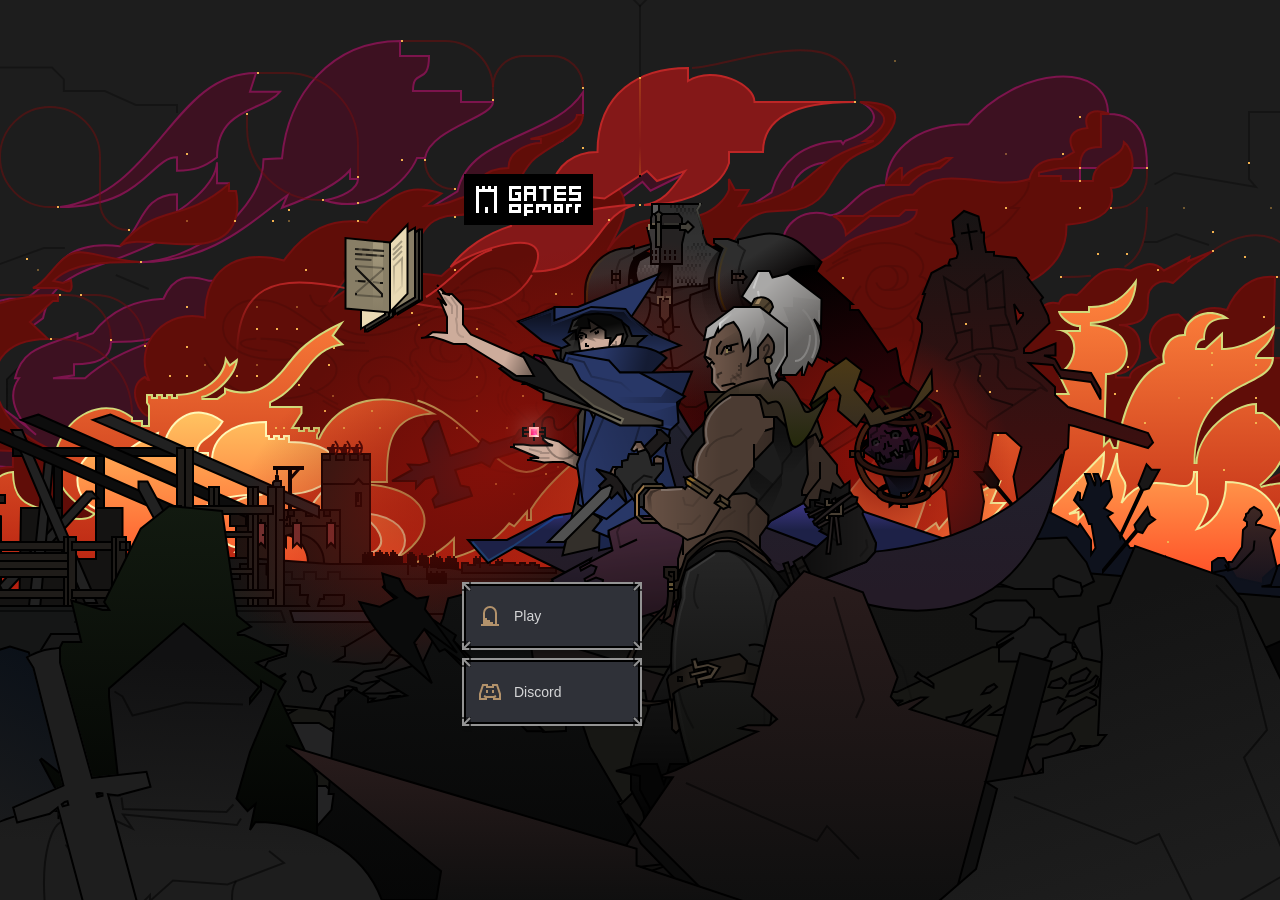
==== game.html @ e222efe6 "1" ====
<!DOCTYPE html>
<html 
    lang="en"
    xmlns="http://www.w3.org/1999/xhtml"
    xmlns:og="http://ogp.me/ns#"
    xmlns:fb="https://www.facebook.com/2008/fbml"
>
<head>
    <meta charset="UTF-8">
    <title>Gates Of Morr</title>
    
    <!-- Share link preview -->
    <meta property="og:title" content="Gates Of Morr" />
    <meta property="og:type" content="website" />
    <meta property="og:url" content="https://www.gatesofmorr.com" />
    <meta property="og:image:url" content="https://www.gatesofmorr.com/img/share-image.png" />
    <meta property="og:image:type" content="image/png" >
    <meta property="og:image:width" content="1200" >
    <meta property="og:image:height" content="1200" >

    <!-- Descriptions -->
    <meta property="og:description" content="A free web rougelike with unique dice based combat system, many interesting items and map events." />
    <meta name="description" content="A free web rougelike with unique dice based combat system, many interesting items and map events.">

    <meta name="viewport" content="width=device-width, initial-scale=1">
    
    <!-- CSS -->
    <link rel="stylesheet" href="./css/reset.css">
    <link rel="stylesheet" href="./css/variables.css">
    <link rel="stylesheet" href="./css/main.css">
    <link rel="stylesheet" href="./css/page-specific.css">


    <!-- Mono -->
    <link rel="preconnect" href="https://fonts.googleapis.com">
    <link rel="preconnect" href="https://fonts.gstatic.com" crossorigin>
    <link href="https://fonts.googleapis.com/css2?family=JetBrains+Mono&display=swap" rel="stylesheet">

    <!-- Grenze -->
    <link rel="preconnect" href="https://fonts.googleapis.com">
    <link rel="preconnect" href="https://fonts.gstatic.com" crossorigin>
    <link href="https://fonts.googleapis.com/css2?family=Grenze:wght@300;400;600;700&display=swap" rel="stylesheet">

    <!-- "UnifrakturMaguntia" 'UnifrakturCook' -->
    <link href="https://fonts.googleapis.com/css2?family=UnifrakturCook:wght@700&family=UnifrakturMaguntia&display=swap" rel="stylesheet">


    <!-- Favicon -->
    <link rel="apple-touch-icon"      sizes="180x180"    href="./favicon/apple-touch-icon.png">
    <link rel="icon" type="image/png" sizes="32x32"      href="./favicon/favicon-32x32.png">
    <link rel="icon" type="image/png" sizes="16x16"      href="./favicon/favicon-16x16.png">
    <link rel="manifest"                                 href="./favicon/site.webmanifest">
    <link rel="mask-icon"                                href="./favicon/safari-pinned-tab.svg" color="#5bbad5">
    <meta name="msapplication-TileColor" content="#da532c">
    <meta name="theme-color" content="#ffffff">
</head>

<!-- Google tag (gtag.js) -->
<script async src="https://www.googletagmanager.com/gtag/js?id=G-706KLCDSBD"></script>
<script>
    window.dataLayer = window.dataLayer || [];
    function gtag(){dataLayer.push(arguments);}
    gtag('js', new Date());
    
    gtag('config', 'G-706KLCDSBD');
</script>

<body>
<!-- State screen -->
    <div id="state-screen" class="modal state-screen background-key">
        <div class="modal-container main-screen-container">

            <img class="logo" src="./img/bg/logo.svg">
    
            <div class="btn-container">
                <button class="btn-ico-txt btn-frame" style="width: 176px;" onclick="playerClassSelection()"> <img src="./img/ico/leave.svg">Play</button>
                <a href="https://discord.gg/AT8KdVbcVT" target="_blank" style="text-decoration: none;">
                    <button class="btn-ico-txt btn-frame" style="width: 176px;" ><img src="./img/ico/discord.svg">Discord</button>
                </a>
            </div>

        </div>
    </div>

<!-- Map -->
    <div id="map" class="hide"> 

        <!-- Tab section -->
        <div id="map-tabs" class="tab-container external-tabs btn-frame" onclick="screen('character')">
            <!-- Exp bar -->
            <div class="lvl-indicator mono-m">1</div>
            <div class="exp-bar">
                <div class="exp-progress" style="width: 0%;"></div>
                <div class="spacer-bar">
                    <div></div>
                    <div></div>
                    <div></div>
                    <div></div>
                    <div></div>
                    <div></div>
                    <div></div>
                    <div></div>
                    <div></div>
                </div>
            </div>

            <!-- Stat indicator -->
            <div id="stat-indicator">
                
                <!-- Food -->
                <div>
                    <img src='./img/ico/food.svg'>
                    <p id='pl-food' class="mono-m"></p>
                </div>

                <!-- Power -->
                <div>
                    <img src='./img/ico/power.svg'>
                    <p id='pl-power' class="mono-m"></p>
                </div>
        
                <!-- Life -->
                <div>
                    <img src='./img/ico/life.svg'>
                    <p id='pl-life' class="mono-m"></p>
                </div>

                <!-- Coins -->
                <div>
                    <img src='./img/ico/coin-sm.svg'>
                    <p id='pl-coins' class="mono-m"></p>
                </div>

                
            </div>

            <button id="map-character-btn" class="tab">
                <img src="./img/ico/Character.svg">
                Character
            </button>
        </div>

        <div id="map-frame" class="map-frame">
            <div id="map-container"></div>
        </div>
    </div>

<!-- CHARACTER SCREEN -->   
        <!-- Tabs -->
        <div id="character-tabs" class="tab-container external-tabs row hide btn-frame">
            
            <button id="map-btn" class="tab" onclick="screen('map')">
                <img src="./img/ico/map.svg">
                Map
            </button>

            <button id="character-btn" class="tab" onclick="screen('character')">
                <img src="./img/ico/character.svg">
                Character
            </button>

            <button  id="inventory-btn" class="tab" onclick="screen('inventory')">
                <img src="./img/ico/inventory.svg">
                Inventory
            </button>

            <button id="tree-btn" class="tab" onclick="screen('tree')">
                <img src="./img/ico/tree.svg">
                Tree
            </button>
        </div>

        <!-- 1. Character -->
            <div id="character" class="screen hide">
                <!-- Page contetn -->
                <div class="modal-container">
                    <div id='character-content' class="column">
                        
                        <h2>Character</h2>
                    
                        <!-- Character stats -->
                        <div id="stat-block" class = "body-14 stat-block"></div>

                        <!-- Actions -->
                        <div class ="column" style="gap:8px; align-items:flex-start;">
                            <p class="body-14 italic">Combat actions from equipment</p>
                            <div id="action-list"></div>
                        </div>

                        <!-- Passives -->
                        <div class ="column" style="gap:8px; align-items:flex-start;">
                            <p class="body-14 italic">Passives from equipment</p>
                            <div id="passive-list"></div>
                        </div>
                        
                        <button class="btn-frame" onclick="localStorage.clear(), location.reload();">Start new run</button>
                    </div>
                </div>
            </div>
        <!-- 2. Inventory -->
            <div id="inventory" class="screen hide">
                <div class="modal-container">
                    <div id="inventory-tab-extension" class=" tab-extension body-14"></div>


                    <h2>Inventory</h2>
                    <div id="inventory-list" class="item-list"></div>
                </div>
            </div>
        <!-- 3. Tree -->
            <div id="tree"      class="dragscroll screen hide">
                <div id="tree-tab-extension" class=" tab-extension body-14"></div>

                <!-- Extensions -->
                <div id="tree-node-popup" class="body-12 hide" onclick="el('tree-node-popup').classList.add('hide')">
                </div>

                <div id="skill-tree" class=""></div>
            </div>

<!-- Combat -->
    <div id="combat" class="screen hide">
        <!-- Game info -->
        <p id="log"></p>

        
        <!-- Combat guide -->
        <button 
            onclick="el('combat-guide-page').classList.toggle('hide')" 
            style="
                z-index: 1;
                background-color: var(--w);
                position: fixed;
                top: 0px;
                left: 0px;
            "
        >

            <img src="./img/ico/info.svg" alt="">

        </button>

        <div id="combat-guide-page" class="modal body-14" style="background-color: var(--b80);">
            <div class="modal-container">

                <h2>Combat guide</h2>
                <br>

                <div>
                    <div class="stat">
                        <img src="./img/ico/dice.svg" alt="">
                        <p>4/6</p>
                    </div>
                    <h3>Dice roll (4) / Dice size (d6)</h3>
                    <p>At the start of each turn you and enemy roll dice that affects your actions.</p>
                </div>
                <br>

                <div>
                    <img src="./img/ico/power.svg" alt="">
                    <h3>Power</h3>
                    <p>Modifies certain actions. For example power may increases attack damage or block value.</p>
                </div>
                <br>

                <div>
                    <img src="./img/ico/def.svg" alt="">
                    <h3>Defence</h3>
                    <p>Reduces incoming damage. On hit target looses 1 point of defence.</p>
                </div>

                <button 
                    class="btn-ico-txt btn-frame" 
                    onclick="el('combat-guide-page').classList.toggle('hide')"
                    style="
                        position: fixed;
                        bottom: 24px;
                        width: 120px;
                    "
                >
                    <img src="./img/ico/tab-hide.svg" alt="">
                    Hide
                </button>
            </div>
        </div>

        <!-- Units images -->
        <div class="column grow units-container">
            <img id="combat-bg" class="bg-cover" src="./img/bg/combat-2.svg" alt="">

            <div class="row" style="align-items: stretch; flex-grow: 1;">

                <!-- Player -->
                <div class="column">
                    <div class="imgcont">
                        <div id="player-sprite"></div>

                        <!-- Player stat section --> 
                        <div class="stat-group">
                            <div class="stat">
                                <img id="p-dice-icon" src="./img/ico/dice.svg">
                                <div id="p-dice"></div>
                                <div id="p-diceChange" class="floater"></div>
                                <div id="p-rollChange" class="floater"></div>
                            </div>
                            <div class="stat">
                                <img id="p-life-icon" src="./img/ico/life.svg">
                                <div id="p-life"></div>
                                <div id="p-lifeChange" class="floater"></div>
                            </div>
                            <div class="stat">
                                <img src="./img/ico/power.svg">
                                <div id="p-power"></div>
                                <div id="p-powerChange" class="floater"></div>
                            </div>
                            <div class="stat">
                                <img src="./img/ico/def.svg">
                                <div id="p-def"></div>
                                <div id="p-defChange" class="floater"></div>
                            </div>
                        </div>

                    </div>
                </div>
        
                <!-- Enemy -->
                <div id="e-img-column" class="column">
                    <div class="imgcont">
                        <div id="enemy-sprite"></div>

                        <!-- UI:Enemy intent indicator -->
                        <div id="intent-indicator">
                            <div id="intent" class="body-14"></div>
                            <svg><polygon points="0,0 12,0 6,6"/></svg>
                        </div>

                        <!-- Enemy stat section -->
                        <div class="stat-group">
                            <div class="stat">
                                <img id="e-dice-icon" src="./img/ico/dice.svg" alt="">
                                <div id="dice"></div>
                                <div id="e-diceChange" class="floater"></div>
                                <div id="e-rollChange" class="floater"></div>
                            </div>
                            <div class="stat">
                                <img id="e-life-icon" src="./img/ico/life.svg" alt="">
                                <div id="life"></div>
                                <div id="e-lifeChange" class="floater"></div>
                            </div>
                            <div class="stat">
                                <img src="./img/ico/power.svg" alt="">
                                <div id="power"></div>
                                <div id="e-powerChange" class="floater"></div>
                            </div>
                            <div class="stat">
                                <img src="./img/ico/def.svg" alt="">
                                <div id="def"></div>
                                <div id="e-defChange" class="floater"></div>
                            </div>
                            <!-- <div id="poison-stat" class="stat hide">
                                <img src="./img/ico/poison.svg" alt="">
                                <div id="e-poison">0</div>
                                <div id="e-poisonChange" class="floater"></div>
                            </div> -->
                        </div>

                    </div>                
                </div>
            </div>
        </div>

        <div id="playerActionContainer" class="actions-container scroll ">
            <div id="cards-row"></div>
        </div>
  
    </div>

<!-- Reward screen -->
    <div id="reward-type-screen" class="screen hide">
        <h2  id="combatEndIndicator">Choose a reward type</h2>
        <button>Experience</button>
        <button>Gold</button>
        <button>Food</button>
        <button onclick="">Item</button>
    </div>
    
    <!-- Item reward -->
    <!-- Tabs -->
    <div id="reward-tabs" class="tab-container btn-frame  external-tabs hide">

        <button id="rw-rewards-btn" class="tab" onclick="screen('reward-screen')">
            <img src="./img/ico/tab-reward.svg">
            Rewards
        </button>

        <button id="rw-inventory-btn" class="tab" onclick="screen('reward-screen-inventory')">
            <img src="./img/ico/inventory.svg">
            Inventory
        </button>
    </div>

    <div id="reward-screen" class="screen hide" >
        <div  id="reward-slide" class="modal-container">
            <h2  id="combatEndIndicator">Victory</h2>
            <p   id="reward-desc" class="body-14"> Pick on of these rewards:</p>

            <!-- Other reward types -->
            <div class="btn-container">
                <button id="exp-reward-btn" class="btn-ico-txt btn-frame" onclick="resolveFlatReward('exp'), syncUi(), screen('map')">Gain 1 experience</button>
                <button id="coins-reward-btn" class="btn-ico-txt btn-frame" onclick="resolveFlatReward('coins'), syncUi(), screen('map')">Coins</button>
                <button id="food-reward-btn" class="btn-ico-txt btn-frame" onclick="resolveFlatReward('food'), syncUi(), screen('map')">Food</button>
            </div>

            <div id="reward-container" class="item-list"></div>
        </div>
    </div>
    <div id="reward-screen-inventory" class="screen hide" >
        <div  id="inventory-slide" class="modal-container">
            <h2>Inventory</h2>
            <p   id="inventorySlideDesc" class="body-14"></p>
            <div id="inventory-ref-container" class=" column"></div>
        </div>
    </div>

<!-- Item modal -->
    <div id="item-modal" class="modal body-14 hide">
        <div id="item-modal-content" class="modal-container "></div>
    </div>

<!-- MERCHANT -->
    <div id="merchant-tabs" class="tab-container btn-frame  external-tabs hide">
        <button class="tab" onclick="screen('map')">
            <img src="./img/ico/leave.svg">
            Leave
        </button>
        <button class="tab" onclick="screen('merchant')">
            <img src="./img/ico/tab-reward.svg">
            Buy
        </button>
        <button class="tab" onclick="screen('merchant-sell')">
            <img src="./img/ico/inventory.svg">
            Sell
        </button>
    </div>

    <div id="merchant" class="screen hide">
        <div id="buy-slide" class="modal-container">
            <h2>Merchant</h2>     
            <p id="merchant-coins-indicator"></p>       
            <div id='merchant-container' class="item-list"></div>
        </div>
    </div>
    <div id="merchant-sell" class="screen hide">
        <div id="sell-slide" class="modal-container">
            <h2>Sell</h2>
            <div id='items-to-sell' class="item-list"></div>
        </div>
    </div>

<!-- BLACKSMITH -->
    <div id="blacksmith-repair" class="screen hide">

        <div id="blacksmith-tabs" class="tab-container btn-frame ">
            <button class="tab" onclick="screen('map')">
                <img src="./img/ico/leave.svg">
                Leave
            </button>
        </div>

        <div id="repair-slide" class="modal-container">
            <h2>Repair items</h2>
            <div id='items-to-repair' class="item-list"></div>
        </div>

    </div>

<!-- ENCHANTER -->
<div id="enchanter" class="screen hide">

    <div id="enchanter-tabs" class="tab-container btn-frame ">
        <button class="tab" onclick="screen('map')">
            <img src="./img/ico/leave.svg">
            Leave
        </button>
    </div>

    <div id="enhance-slide" class="modal-container">
        <h2>Enhance items</h2>           
        <div id='items-to-enhance' class="item-list"></div>
    </div>

</div>

<!-- EVENT SCREEN-->
    <div id="event-screen" class="screen state-screen hide" onclick="screen('map')">
        <div class="modal-container">
            <img id="event-cover" src="" class="illustration">
            <p id="event-desc" class="body-14"></p>
            <p class="body-14 italic b50">Tap to continue</p>
        </div>
    </div>

<!-- CASINO-->
    <div id="casino-screen" class="screen state-screen hide">
        <!-- Tabs -->
        <div class="tab-container btn-frame ">
            <button class="tab" onclick="screen('map'), syncUi()">
                <img src="./img/ico/leave.svg">
                Leave
            </button>
            <button class="tab" onclick="runCasino(3)">
                <img src="./img/ico/coin.svg">
                Bet 3
            </button>
            <button class="tab" onclick="runCasino(6)">
                <img src="./img/ico/coin.svg">
                Bet 6
            </button>
        </div>

        <div class="modal-container">
            <p id="casino-coins"></p>
            <div class="casino-card-container">
                <img id="card-0" class="casino-card" alt="" src="./img/map/card-cover.svg">
                <img id="card-1" class="casino-card" alt="" src="./img/map/card-cover.svg">
                <img id="card-2" class="casino-card" alt="" src="./img/map/card-cover.svg">
            </div>
            <p id="casino-outcome">Welcome to casino!</p>
        </div>
    </div>

<!-- ALERT -->
    <div id="alert" class="hide" onclick="this.classList.add('hide')">
        <p id="alert-note">Message.</p>
        <img src="./img/ico/item-x.svg" alt="">
    </div>

<!-- CHOOSE ONE -->
    <div id="choose-one" class="screen hide" >
        <div  id="choose-one-container" class="modal-container">
            <h2  id="choose-one-heading">Choose one</h2>
            <p   id="choose-one-desc" class="body-14"></p>
            <div id="choose-one-body" class="item-list"></div>
        </div>
    </div>
</body>

<script src="./js/utility.js"></script>
<script src="./js/config.js"></script>
<script src="./js/data.js"></script>
<script src="./js/misc-ui.js"></script>
<script src="./js/map.js"></script>

<script src="./js/tree.js"></script>
<script src="./js/items-logic.js"></script>
<script src="./js/actions-logic.js"></script>
<script src="./js/enemy.js"></script>
<script src="./js/player.js"></script>

<script src="./js/game-logic.js"></script>

<script src="./js/dragsroll-library/dragscroll.js"></script>
</html>
---- css/variables.css ----
:root {
    --green:          rgb(0, 240, 96);
    --orange:         rgb(255, 102, 54);
    --yellow:         rgb(255,230,0);
    
    --grey:           rgb(126, 126, 126);
    --map-frame:      rgba(0, 0, 0, .15);
    --dungeon-border: rgba(255, 255, 255, .10);

    --black:     rgb(0, 0, 0);
    --b80:       rgb(0, 0, 0, .8);
    --b50:       rgb(0, 0, 0, .5);
    --b20:       rgb(0, 0, 0, .2);
    --b10:       rgb(0, 0, 0, .1);

    --white:     rgb(255, 255, 255);
    --w80:       rgb(255, 255, 255, .80);
    --w70:       rgb(255, 255, 255, .70);
    --w50:       rgb(255, 255, 255, .50);
    --w20:       rgb(255, 255, 255, .20);
    --w10:       rgb(255, 255, 255, .10);
    --w0:        rgb(255, 255, 255, 0);

    /* Map */
    --stage-bg-1:    #646562;
    --stage-bg-2:    #BFBFBF;
    --stage-bg-3:    #747474;

    --shadow: 2px 2px 4px var(--b20);

    --screen-ref-width:      320px;
    --item-card-max-width:   320px;
    --action-card-max-width: 172px;

    /* TYPOGRAPHY */
    --heading-yellow: #F6C57B;
    --body-text:      rgba(255,255,255,.90);

    /* SCREEN */
    --screen-bg:        #373a3d;
    --main-screen-bg:   #1d1d1d;

    /* TREE */
    --tree-rows:      9;
    --tree-columns:   29;
    --tree-cell:      64px;

    /* BUTTON */
    --btn-size:       64px;
    --btn-bg:         #2F3138;
    --btn-bg-hover:   #23242b;
    --btn-border:     #949494;
}
---- css/main.css ----
html{
    width: 100%;
    height: 100%;

    /*Prevents address bar collapse*/
    position: fixed;

    /* *{outline: 1px solid red;} */
}

body{
    height: 100%;
    display: flex;
    flex-direction: column;

    font-family: 'arial', sans-serif;
    font-size: 16px;
    line-height: 125%;
    color: var(--body-text);

    transition: filter 1s;
    background-color: var(--screen-bg);
}

/* Enables gestures for selected pages */
/* Atm it also disables reward screens swipe gestures to switch between tabs*/
    .scroll, .scroll *, .screen, .screen *, .modal, .modal *{
        touch-action: pan-y !important;
    }
    .scrollx, .scrollx *{
        touch-action: pan-x !important;

        /*Disable x rubber banding*/
        overscroll-behavior: none;
    }

/* Org */
    .row {
        display: flex;
        align-items: center;
        justify-content: center;
    }
    .column {
        display: flex;
        flex-direction: column;

        align-items: center;
        justify-content: center;
    }
    .stat {
        display: flex;
        align-items: center;
        gap: 2px;

    }
    .stat img {
        width: 16px;
        height: 16px;
    }

/* Overrides */
    h2{
        font-family: 'Grenze', serif;
        /* font-family: "UnifrakturMaguntia", cursive; */
        font-size: 36px;
        
        line-height: 100%;
        font-weight: normal;
        /* letter-spacing: 1px; */
        font-style: normal;
        font-feature-settings: 'clig' off, 'liga' off;

        /* margin-top: 8px; */
        
        color: var(--heading-yellow);
        /* color: rgb(255, 255, 255); */
        text-shadow: 0px 2px 0px rgba(0, 0, 0, 0.25);  
    }
    h3{
        font-weight: 600;
        color: var(--heading-yellow);   
    }
    h4{
        color: var(--heading-yellow);
        font-size: 14px;
        line-height: 20px;
    }
    li {
        border-left: 2px solid var(--border);
        padding-left: 8px;
        margin-bottom: 8px;
    }
    .body-12{
        font-size: 12px;
        line-height: 18px;
    }
    .body-14{
        font-size: 14px;
        line-height: 20px;
    }
    .mono-m{
        font-family: 'JetBrains Mono', monospace;
        font-size: 12px;
        line-height: 16px;
    }
    li{
        text-align: left;
        list-style-type: square;
        font-size: 14px;
        margin-bottom: 2px;
        padding-left: 0px;
    }
    

    /* Button */
    button, .btn--ico, .btn, .btn-ico-txt{
        height: var(--btn-size);
        padding: 12px 12px;
        background-color: var(--btn-bg);
        cursor: pointer;

        display: flex;
        justify-content: center;
        flex-direction: column;
        align-items: center;

        outline: none;
        border: none;
        color: var(--w80);

        text-decoration: none;
        font-size: 14px;

        position: relative;
    }
    .btn-frame{
        border: 2px solid var(--black);
        outline: 2px solid var(--btn-border);
        box-shadow: 0px 4px 4px 0px var(--b20);
    }
    .btn-frame::before, .btn-frame::after{
        position: absolute;
        height: calc(100% + 9px);
        font-size: 0;
        z-index:2;

        top: -5px;
        left: -4px;
        content:    url(/img/ui/top-left.svg);
        background: url(/img/ui/bot-left.svg) no-repeat bottom;
    }
    .btn-frame:after{
        left: calc(100% - 5px);
        content:    url(/img/ui/top-right.svg);
        background: url(/img/ui/bot-right.svg) no-repeat bottom;
    }

    .btn-ico-txt{
        flex-direction: row;
        justify-content: flex-start;
        gap: 12px;
    }

    button:hover, .btn:hover , .btn-ico-txt:hover{
        background-color: var(--btn-bg-hover);
        z-index: 1 !important;
    }
    button:active, .btn:active, .btn-ico-txt:active{
        background-color: var(--black);
    }
    button:disabled, .btn:disabled, .btn-ico-txt:disabled{
        cursor: auto;
        background-color: var(--w20);
    }
    .btn--ico{
        width: var(--btn-size);
    }

    .btn-container{
        display: flex;
        flex-direction: column;
        gap: 12px;
        padding-bottom: 2px;
    }

/* Screens */
    .screen{
        height: 100%;
        max-height: calc(100vh);
        display: flex;
        align-items: stretch;

        overflow: scroll;
    }
    .state-screen{
        z-index: 3 !important;
        margin: auto;
        overflow: hidden !important;
    }
    .state-screen .modal-container {
        text-align: center;
        align-items: center;
        justify-content: center;

        padding: 0px;
        margin: auto;

    }
    .state-screen .modal-container p{ 
        max-width: 288px;
        margin: 0;
    }

    .illustration{
        height: 312px;
        width: 312px;
    }
    .state-screen .modal-container .italic {
        padding: 20px;
    }

/* Modal */
    .modal{
        display: flex;
        justify-content: stretch;
        align-items: stretch;
        position: absolute;
        
        background-color: var(--screen-bg);
        z-index: 4;

        width: 100%;
        height: 100%;

        overflow: scroll;
    }
    .modal-container{
        width: 100%;
        max-width: 400px;
        height: fit-content;

        position: relative;

        display: flex;
        flex-direction: column;
        align-items: stretch;
        gap: 12px;
        
        margin: 0 auto;
        padding: 24px 24px 96px 24px;
    }


/* Tabs */
    .tab-container{
        max-width: 400px;
        width: calc(100% - 16px);
        height: 64px;
        
        position: fixed; 
        bottom: 8px;

        transform: translateX(-50%);
        left: 50%;
        justify-self: center;
        

        z-index: 5;

        display: flex;
        align-items: stretch;

        /* overflow: hidden; */
        background-color: var(--btn-bg);
    }

    .tab-container .tab:nth-child(1){
        border: none;
    }

    .tab{
        height: auto;
        flex: 1 0 0px;
        /* border: none; */
        border-left: 2px solid black;
    }
    .active{
        background-color: var(--black);
    }
    #stat-indicator{
        
        display: flex;
        justify-content: center;
        align-items: center;
        gap: 8px;

        color: white;
        width:50%;

    }
    #stat-indicator div{
        gap: 2px;
        display: flex;  
        flex-direction: column;
        align-items: center;
    } 

    /* Exp bar */
    .exp-bar{
        width: calc(100% + 8px);
        height: 8px;
        background-color: black;
        position: absolute;
        top: -10px;
        left: -4px;
        border: 2px solid var(--btn-border);
        box-shadow: 0 2px 0 black;
        z-index: 2;
    }
    .exp-bar .exp-progress{
        height: 100%;
        background-color: white;
    }
    .exp-bar .spacer-bar{
        display: flex;
        position: absolute;
        width: 100%;
        top: -5px;
        left: 2px;
    }
    .exp-bar .spacer-bar div{
        border-right: 2px solid var(--btn-border);
        height: 14px;
        width: 10%;
    }
    .lvl-indicator{
        min-width: 24px;
        height: 22px;
        position: absolute;
        background-color: black;
        z-index: 4;
        top: -16px;
        left: -4px;

        display: flex;
        justify-content: center;
        align-items: center;
        border: 2px solid var(--btn-border);
    }

    /* Misc stat extension */
    .tab-extension{
        background-color: black;
        padding: 6px 24px 5px 24px;

        position: fixed;
        bottom: 74px;

        width: calc(100% - 16px);
        max-width: 400px;

        transform: translateX(-50%);
        left: 50%;

        border-radius: 4px 4px 0px 0px;
        color: var(--w70);
        z-index: 5;

        display: flex;
        justify-content: space-between;
    }

/* Alert */
    #alert{
        position: absolute;
        left: 50%;
        transform: translateX(-50%);
        top: 8px;

        display: flex;
        justify-content: space-between;
        align-items: flex-start;

        width: calc(100% - 16px);
        max-width: 400px;
        min-height: 62px;
        
        border-radius: 4px;
        z-index: 10;

        background-color: var(--black);
        color: var(--w70);
        font-size: 14px;

        cursor: pointer;
        transition: all 300ms;

    }
    #alert p {
    margin: 12px 0 12px 12px; 
    }

    #alert img {
        margin: 8px;
        background-color: var(--w0);
    }
    #alert:hover{
        background-color: var(--b80);
    }

/* Utility classes */
    .hide         {display: none !important;}
    .lock-actions {pointer-events: none;}
    .darken       {filter:brightness(0);}
    .flip         {transform: scaleX(-1);}
    .grow         {flex-grow: 1;}
    .italic       {font-style: italic;}
    .b50          {color: var(--b50);}
    .w50          {color: var(--w50);}
    b             {font-weight: bold;}
---- css/page-specific.css ----
/* Title screen */
    .modal-container.main-screen-container{
        align-items: flex-start;
        justify-content: space-between;
        height: 100%;
        max-height: 600px;
        padding: 24px;
    }
    .background-key{
        background-image: url(/img/bg/key.svg);
        background-position: center;
        background-repeat: no-repeat;
        background-color: var(--main-screen-bg);
    }
    .logo{
        width: calc(86px * 1.5);
    }

/* Map */
    #map{
        background-color: var(--stage-bg-1);

        width: 100%;
        height: 100%;
        min-width: 362px;

        position: relative;
        overflow: scroll;

        display: flex;
        justify-content: center;
        align-items: center;
    }
    #map-container{
        display: flex;
        flex-wrap: wrap;
        align-content: flex-start;
        
        /* border-right: 1px dashed var(--map-frame) !important;
        border-top: 1px dashed var(--map-frame) !important; */
    }

    .map-frame{
        min-width:100%;
        height: 100%;
        display: flex;
        justify-content: center;
        overflow: scroll;
    }
    .map-tile{
        width: 120px;
        height: 120px;

        border-left: 1px dashed var(--map-frame) !important;
        border-bottom: 1px dashed var(--map-frame) !important;
        background-color: var(--w0);

        position: relative;
        box-shadow: none;
    }
    .map-tile:hover{
        background-color: var(--w0);
    }
    .map-tile:active, .map-tile:focus{
        background-color: var(--w0);
        border: none;
    }
    .map-unit{
        position: absolute;
        z-index: 1;
        bottom: 4px;
        right: 4px;
    }
    .unit-quant{
        position: absolute;
        bottom: 22px;
        right: 9px;
        z-index: 2;

        text-align: center;
        font-family: 'jetbrains mono', sans-serif;
        font-size: 10px;
        color: black;
    }
    #map-desc{
        position: absolute;
        top:12px;
        left: 12px;
        font-size: 18px;
        color: var(--b50);
    }
    #map, #map *{
        touch-action: pan-y !important;
        overscroll-behavior-y: none;
        overscroll-behavior-x: none;

        scroll-behavior: smooth;
    }
    .dungeon{
        background-color: rgb(67, 67, 67) !important;

        /* #map-container{    
            border-right: 1px dashed var(--dungeon-border) !important;
            border-top: 1px dashed var(--dungeon-border) !important;
        } */

        .map-tile{
            border-left: 1px dashed var(--dungeon-border) !important;
            border-bottom: 1px dashed var(--dungeon-border) !important;
        }
    }

/* Map animation */
    #player-unit{ 
        width: 18px;
        height: 32px;
        /* left: 4px; */
        /* right: calc(50% - 8px); */

        /* Required for auto-scrolling possition */
        padding-bottom: 150px; 
        bottom: -114px;

        pointer-events: none;

    }
    #player-unit * {
        position: absolute;
        left: 0;
    }
    #player-unit-arms{
        animation: player-char-idle-map 0.9s steps(2) infinite alternate;
    } @keyframes player-char-idle-map {
        0% {
            transform: translateY(0px);
        }
        100%{
            transform: translateY(-2px);
        }
    }

/* Quiz */
    .quiz-container img {
        height: 192px;
    }
    .quiz-btn-container {

        display: flex;
        flex-wrap: wrap;
        gap: 4px;
        max-width: 288px;

        justify-content: center;

    }
    .quiz-btn-container button{
        width: calc(50% - 4px);
        /* background-color: var(--b10); */
        border: 2px solid var(--b10);
        border-radius: 8px;
    }
    
/* Casino */
    #casino-screen .modal-container{
        gap: 32px;
        overflow: visible;
        
    }
    #casino-screen .modal-container .casino-card-container{
        display: flex;
        width: 360px;
        height: 160px;
        align-items: center;
        justify-content: center;
        position: relative;
        gap: 4px;
        overflow: visible;
    }
    #casino-screen .modal-container .casino-card{
        width: 112px;
        height: 160px;
    }
    #casino-screen .modal-container #card-0{
        transform:rotate(-8deg);
    }
    #casino-screen .modal-container #card-2{

        transform:rotate(12deg);
    }
    #casino-screen .modal-container #casino-coins, #casino-screen .modal-container #casino-outcome{
        color: rgb(135, 116, 59);
        font-family: 'Grenze', sans-serif;
        font-weight: 400;
        font-size: 28px;
    }
    #casino-screen .modal-container #casino-outcome{
        color: rgb(66, 66, 66);
    }

/*Character screen*/
    #character-content {
        align-items: flex-start;
        gap: 24px;
        /* padding: 0 24px 24px 24px; */
        align-items: stretch;

    }
    #character-content .stat-block{
        display: flex;
        flex-direction: column;
        gap: 2px;

    }
    #character-content .stat-block section{
        background-color: var(--b20);

        padding: 8px 8px 0px 8px;

        display: flex;
        flex-wrap: wrap;

    }
    #character-content .stat-block section div{
        width: 50%;
        margin-bottom: 8px;
    }
    #character-content #action-list, #character-content #passive-list{
        display: flex;
        flex-direction: column;
        /* flex-wrap: wrap; */
        width: 100%;
        gap: 2px;
        
    }
    #character-content #action-list button, #character-content #passive-list button {
        width: 100%;
        max-width: 100%;
        height: 72px;

        pointer-events: none;

        background-color: var(--b20);

        display: flex;
        justify-content: flex-start;
        align-items: flex-start;
    }
    #character-content .social-container{
        display: flex;
        flex-direction: column;
        gap: 4px;
        margin-top: 8px;

        width: 100%;

    }
    #character-content .social-container a {
        min-height: 48px;
        border-radius: 4px;
        text-decoration: none;
        display: flex;
        gap: 8px;
        align-items: center;
        font-size: 14px;
        flex: 1;
        padding: 8px 16px 8px 8px;
    }
    #character-content .social-container .x-social{
        background-color: var(--b10);
        color: black;
    }
    #character-content .social-container .discord{
        background-color: #3366FF;
        color: white;
    }

/* Combat */
    #combat{
        height: 100%;
        overflow: hidden;
        background-color: rgb(0, 0, 0);
        flex-direction: column;
        align-items: center;
        position: relative;
 
    }
    #combat .units-container{
        /* width:100%; 
        align-items: stretch; 
        padding: 0 4px;  */
        position: relative;
        /* left: 50%; */
    }
    .bg-cover{
        position: absolute;
        left: 50%;
        transform: translate(-50%, -24px);
    }
    #combat #log{

        font-size: 13px;
        line-height: 16px;
        color: var(--white);
        font-family: 'JetBrains mono', sans-serif;
        position: fixed;

        top: 4px;
        left: 4px;

        padding: 4px 8px;
        background-color: var(--black);
        z-index: 99;
    }

/* Actions */
    .actions-container{
        display: flex;
        flex-direction: row;
        
        height: 208px;
        width: 352px;

        overflow: scroll;
        z-index: 1;
        margin-bottom: 4px;
    }

    .actions-container #cards-row{
        display: flex;
        flex-wrap: wrap;
        align-content: flex-start;
        gap: 2px;
        width: 100%;
        background-color: black;
    }
    
    .action{
        max-width: 200px;
        width: calc(50% - 1px);
        height: 68px;
        padding: 0px;

        display: flex;
        align-items: flex-start;
        justify-content: flex-start;

        text-align: left;
        font-size: 12px;
        line-height: 14px;

        position: relative;
        overflow: hidden;
        
    }
    .action h3 {
        color: var(--heading-yellow);;
    }
    .action div{
        display: flex;
        justify-content: space-between;
    }
    .action span{
        display: flex;
        justify-content: space-between;
        padding: 6px 0 0 6px;
    }
    .action .desc{
        padding: 0 38px 6px 6px;
        overflow: hidden;
        position: relative;
        height: 44px;
    }
    .action img{
        position: absolute;
        right: -8px;
        bottom: -8px;
    } 
    .action .cooldown-indicator{
        color: var(--white);
        background-color: black;
        padding: 4px 6px;
        position: absolute;
        bottom: 0px;
        left: 0px;

        border-radius: 0 4px 0 0;
        z-index: 5;
    }
    .action .charge-indicator{
        color: var(--white);
        background-color: black;

        padding: 2px 4px 2px 6px;

        position: absolute;
        top: 0px;
        right: 0px;

        border-radius: 0 0 0 4px;
    }

    .action, .action:hover, .action:active{
        /* background-color: var(--sc); */
        border: none;
        /* border: none; */
    }
    
/*Sprites*/
    .imgcont{
        /*Pos for intent indicator*/
        position: relative;

        display: flex;
        flex-direction: column;
        justify-content: center;
        align-items: center;

        min-height: 192px;
        min-width: 180px;

        /*Offset for bottom shadow*/
        margin-top: 16px;
    }
    #player-sprite, #enemy-sprite {
        z-index: 3;
        position: relative;
        display: flex;
        width: 100%;
        height: 100%;

        align-items: flex-end;
        justify-content: center;

    }
    #player-sprite img, #enemy-sprite img {
        position: absolute;
    }
    #enemy-sprite{
        z-index: 2; 
    }
    #player-sprite img:nth-child(2),#player-sprite img:nth-child(3),#player-sprite img:nth-child(6),
    #enemy-sprite img:nth-child(2),#enemy-sprite img:nth-child(5){
        animation: player-char-idle 0.8s steps(2) infinite alternate;
    } @keyframes player-char-idle {
        0% {
            transform: translateY(0px);
        }

        100%{
            transform: translateY(4px);
        }
    }
    
/*Entrance anim*/
    .enemyEntrance{
        animation-name: enemy-entrance;
        animation-duration: 2s;
        animation-iteration-count: 1;
    } @keyframes enemy-entrance {
        0%{
            margin-left: 120px;
        }
        100%{
            margin-left: 0px;
        }
    }

/* Ghosts */
    #p-ghost, #e-ghost{
        opacity: 0;
    }
    .ghost-trigger{
        animation-name: ghostfx;
        animation-duration: 4s;
        animation-iteration-count: 1;
    } @keyframes ghostfx {

        0%{
            opacity: 0.75;
        }
        100%{
            opacity: 0;
        }
    }

/* Combat: Intent indicator */
    #intent-indicator{
        display: flex;
        flex-direction: column;
        align-items: center;
        position: absolute;

        bottom: 172px;
        z-index: 1;

        
    }
    #intent-indicator div{
        max-width: 180px;
        background-color: var(--b80);

        padding: 8px 8px;

        display: flex;
        flex-direction: column;
        justify-content: center;
        align-items: center;

        text-align: center;
        line-height: 16px;
        color: white;

    }
    #intent-indicator div img{
        width: 16px;
        height: 16px;
        margin-top: 0px;
        margin-bottom: 4px;
    }
    #intent-indicator svg{
        fill: var(--b80);
        width: 12px;
        height: 12px;
    }

    #status-fx{
        font-size: 12px;
        line-height: 12px;

        display: flex;
        flex-wrap: wrap;
        justify-content: center;
        gap: 2px;

        margin-top: 4px;
    }
    #status-fx span {
        background-color: var(--w10);
        border-radius: 3px;
        
        padding: 0px 5px;
        height: 18px;
        display: flex;
        
        align-items: center;
        background-color: black;
    }
    #status-fx #action-tag{
        color: var(--w70);
        order: 1;
    }
    #status-fx #poison-tag{
        color: var(--green);
        order: 4;
        padding: 2px 5px 2px 0px;
    }
    #status-fx #ban-tag{
        color: var(--orange);
        order: 3;
    }
    #status-fx #reflect-tag{
        color: var(--yellow);
        order: 2;
    }
    #status-fx  img {
        /* transform: translate(2px, 4px); */
        height: 14px !important;
        width: 14px !important;
        margin-bottom: 0px !important;
    }
    #status-fx:empty{
        margin-top: 0px;
    }

/* Boss */
    .boss #intent-indicator{
        /* bottom: -22px !important;
        background-color: black;
        border-bottom: 1px solid var(--w20); */
    }
    .boss #intent-indicator div{
        /* min-width: 180px !important;
        flex-direction: row !important;
        padding: 4px 4px !important;
        font-size: 13px !important;
        line-height: 16px !important; */
    }
    .boss #intent-indicator svg{
        /* display: none; */
    }

    .boss .stat-group{
        /* background-color: black;
        min-width: 180px !important;
        bottom: -62px !important; */
    }
    /* Remove idle anim */
    .boss  #enemy-sprite img:nth-child(2){
        animation: none !important;
    }


/* Combat: stats ui */
    .stat-group{
        font-family: 'JetBrains mono', sans-serif;
        color: var(--white);
        font-size: 12px;

        display: flex;
        flex-wrap: wrap;
        flex:1 1 0;
        justify-content: center;
        gap: 0px;

        overflow: hidden;
        position: absolute;
        bottom: -40px;
        z-index: 2;
        
    }
    .stat-group .stat{
        padding: 4px 4px 2px 4px;
        background-color: var(--b80);

        backdrop-filter: blur(2px);
        -webkit-backdrop-filter: blur(2px);

        border-radius: 0px;
        border-left: 1px solid var(--black);

        display: flex;
        flex-direction: column;
        align-items: center;
        gap: 0;

        min-width: 26px;
        position: relative;
    }

    .stat-group .stat:first-child{
        border: none;
    }

    .stat-group #dice span, .stat-group #p-dice span{
        color: var(--w50);
    }

    .stat-group #life, .stat-group #p-life{
        color: #FF3371;
    }
/*Dice anim*/
    .roll-dice{
        animation-name: dice-roll;
        animation-duration: 1s;
        animation-iteration-count: 1;
    }
    @keyframes dice-roll{
        0%{
            transform: rotate(0deg);
        }
        100%{
            transform: rotate(720deg);
        }
    }

/* Floating stat numbers */
    .floater{
        position: absolute;
        opacity: 0;
        background-color: rgb(0, 0, 0);
        border-radius: 0px;

        width: 100%;
        height: 50%;

        text-align: center;
        padding: 0 4px;
    }
    .stat-float{
        animation-name: stat-float;
        animation-duration: 4s;
        animation-iteration-count: 1;
    }
    @keyframes stat-float{
        0%{
            top: 18px;
            opacity: 0;
        }
        10%{
            top: 0px;
            opacity: 1;
        }
        90%{
            top: 0px;
            opacity: 1;
        }
        100%{
            top: 0px;
        }
    }

/*Items & inventory*/
    .item-list{
        max-width: calc(var(--item-card-max-width) * 2);

        display: flex;
        flex-wrap: wrap;

        gap: 2px;

    }
    .item-list .item-card{
        display: flex;
        flex-direction: column;

        max-width: var(item-card-max-width);
        width: calc(50% - 2px);
        height: 160px;

        background-color: var(--b20);
    }
    .item-list .item-card img{
        height: 52px;
        width: 52px;
    }
    .item-list .item-card button{
        border: none;
        background-color: var(--w0);
        
        display: flex;
        flex-direction: row;
        gap: 4px;
        
        font-style: italic;
        padding: 12px;
    }
    .item-list .item-card button img{
        height: 24px;
        width: 24px;
    }

    .item-list .item-card .item-top-container{
        flex-direction: column;
        padding: 8px;
        height: 100%;   

    }
    .item-list .item-card .item-top-container p {
        /*Removes margin from modal <p>*/
        margin: 0px;
        max-height: 120px;
        height: 100%;
        overflow: hidden;
    }
    .item-list .item-card .item-top-container .passive-container{
        display: flex;
        align-items: flex-end;
        gap: 4px;

    }
    .item-list .item-card .item-top-container .passive-container div {
        display: flex;
        align-items: center;
        justify-content: center;
    }
    .item-list .item-card .item-top-container .passive-container img{
        height: 16px;
        width: 16px;
    }
    .item-list .item-card .item-top-container, .item-bottom-container{
        display: flex;
        min-height: 52px;
        position: relative;
        justify-content: space-between;

    }
    .item-list .item-card .item-top-container, .item-bottom-container span {
        color: white;
        padding: 2px 6px;
        border-radius: 0 0 0 4px;
        right: 0;
        top: 0;
    }

/* Item details modal */
    #item-modal{
        z-index: 5;      
    }
    #item-modal .action-ref{
        display: flex;
        flex-direction: column;
        
        margin-top: 4px;
        background-color: var(--b10);

        padding: 8px;
        border-radius: 4px;

        width: calc(100%);
        max-width: 320px;

        text-align: left;
    }
    #item-modal .stat{
        background-color: var(--b10);
        padding: 4px 8px 4px 4px;
        border-radius: 4px;

        margin-top: 4px;
        gap: 4px;

        width: calc(50%);
        max-width: 320px;

    }
    #item-modal .stat p{
        width: 100%;
        font-style: italic;
        text-align: left;
    }
    #item-modal .stat-ico{
        height: 16px;
        width: 16px;
    }
    #item-modal .modal-container{
        align-items: center;
        text-align: center;

    }
    #item-modal .modal-container p{
        max-width: 280px;
    }
    #item-modal .item-img{
        height: 104px;
        width: 104px;
    }

/* Skill tree */
    #tree, #tree *{ 
        touch-action: auto !important;
        /* height: auto; */
    }
    #skill-tree{
        height:            calc(var(--tree-cell) * var(--tree-rows));
        width:             calc(var(--tree-cell) * var(--tree-columns));

        display:               grid;
        grid-template-columns: repeat(var(--tree-columns),1fr);
        grid-template-rows:    repeat(var(--tree-rows),   1fr);

        margin: 160px 24px 160px 24px;
        cursor: url(/img/ico/cursor-move.svg), auto;
    }

    #tree-node-popup{
        width: calc(100% - 16px);
        max-width: 400px;
        min-height: 72px;

        background-color: black;
        padding: 4px 8px;
        color: var(--w80);

        position: absolute;
        bottom:  102px;
        left: 50%;
        transform: translateX(-50%);

        display: flex;
        gap: 12px;
        justify-content: space-between;
        z-index: 6;

        border-bottom: 1px solid var(--w20);

    }
    #tree-node-popup button{
        margin-top: 4px;
    }

    /* Tree rendering */
    .tree-tile{
        width:  var(--tree-cell);
        height: var(--tree-cell);

        font-size: 10px;
        line-height: 100%;

        position: relative;

        display: flex;
        justify-content: center;
        align-items: center;
        background-color: var(--w0);

        border: none;
        padding: 0;
        box-shadow: none;

    }
    .tree-tile img {
        /* background-color: var(--tree-node); */
        z-index: 1;
        padding: 0;
        height: 48px;
        width: 48px;
        border-radius: 0px;
    }
    .compact-node img{
        height: 32px;
        width:  32px;
        outline: 2px solid var(--btn-border);
        border: 2px solid var(--btn-bg);
        background-color: black;
    }
    .tree-tile p{
        position: absolute;
        top: 0;
        left: 0; 

        z-index: 3;
        color: red;
    }

    .tree-path{
        height: 100%;
        width: 2px;
        background-color: var(--btn-border);
    }
 
    .R, .L, .T, .D, .RD, .LD, .RT, .LT{
        position: absolute;
        height: 2px;
        width: 50%;
        transform: translateX(50%);
        background-color: var(--btn-border);
    }
    .L{
        transform: translateX(-50%);
    }
    .T, .D{
        height: 50%;
        width: 2px;
        transform: translateY(-50%);
        background-color: var(--btn-border);
    }
    .D{
        transform: translateY(50%);
    }
    .LD{
        transform: rotate(-45deg) translate(-92%);
    }
    .RD{
        transform: rotate(45deg)  translate(92%);
    }
    .LT{
        transform: rotate(45deg)  translate(-92%);
    }
    .RT{
        transform: rotate(-45deg) translate(92%);
    }

    .node-allocated img{
        border: 2px solid var(--heading-yellow);
        box-shadow: 0px 0px 6px 0px var(--heading-yellow);
        transition: all 300ms;
        outline: none;
    }
    .compact-node.node-allocated img{
        outline: none;
        border: 2px solid var(--heading-yellow);
        box-shadow: 0px 0px 6px 0px var(--heading-yellow);
    }
    .node-allocated div, .active-path div{
        background-color: var(--heading-yellow);
        box-shadow: 0px 0px 6px 0px var(--heading-yellow);
        transition: all 300ms;
    }


    /* Char selection screen */
    .char-selection{
        width: 100%;
        height: 100%;
        max-width: none;
        position: relative;
    }
    #char-text-container{
        position: absolute;
        top: 20%;

        display: flex;
        flex-direction: column;
        align-items: center;
        gap: 8px;
    }
    #characters{
        display: flex;
        transform: translateY(40px);
    }
    
    #characters button{
        width: 108px;
        height: auto;
        border: none;
        background-color: var(--w0);
        box-shadow: none;
        padding: 0;
    }
    .char-highlight{
        background-image: linear-gradient(rgba(255, 255, 255, 0), rgba(255, 255, 255, 0.3)) !important;
    }

    #char-select-button{
        position: absolute;
        bottom: 8px;
        width: 100%;
        max-width: calc(360px - 16px);
    }
    .char-bg{
        z-index: -1;
        position: absolute;
    }
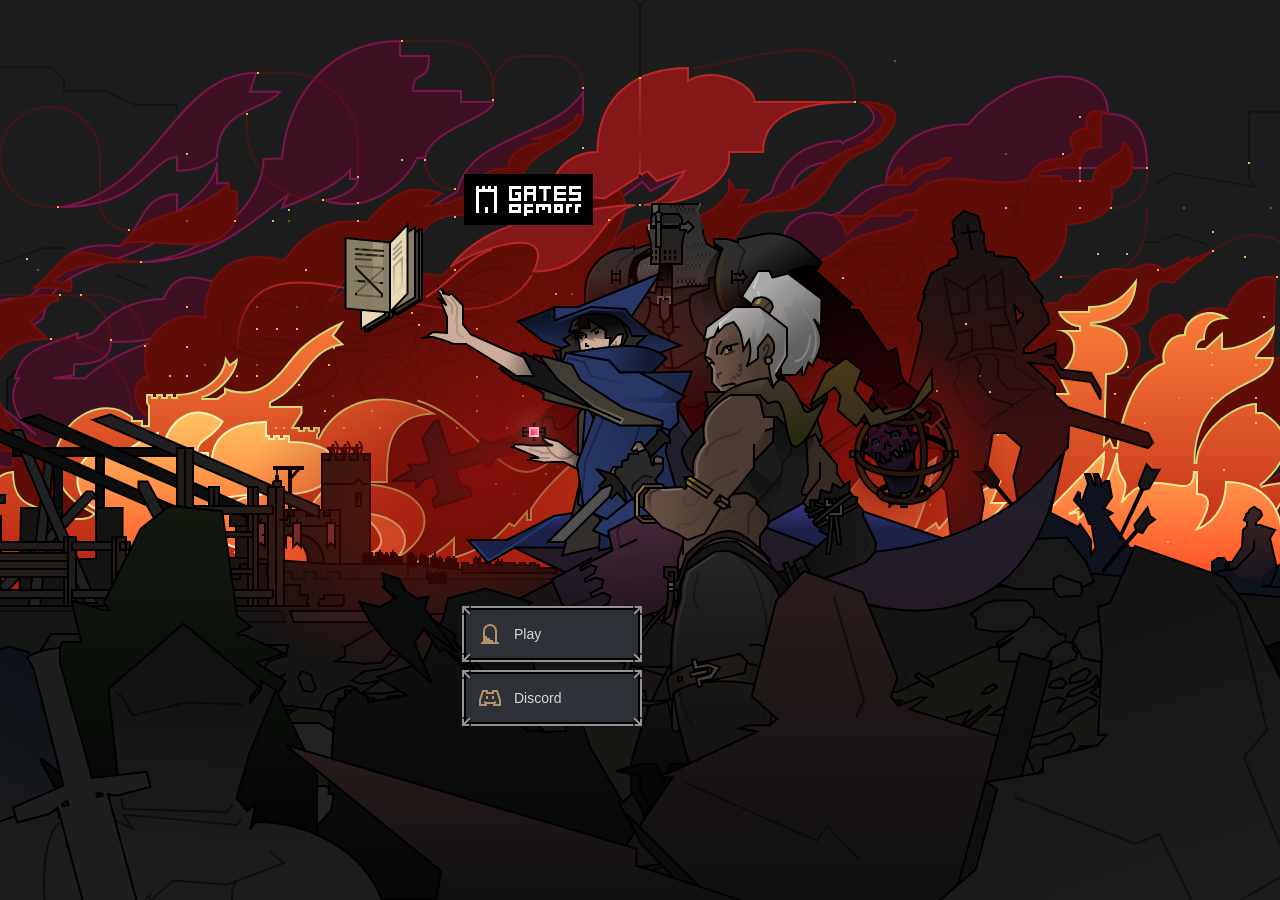
==== commit 5df7f5b1: "1" ====
--- a/game.html
+++ b/game.html
@@ -74,9 +74,7 @@
     
             <div class="btn-container">
                 <button class="btn-ico-txt btn-frame" style="width: 176px;" onclick="playerClassSelection()"> <img src="./img/ico/leave.svg">Play</button>
-                <a href="https://discord.gg/AT8KdVbcVT" target="_blank" style="text-decoration: none;">
-                    <button class="btn-ico-txt btn-frame" style="width: 176px;" ><img src="./img/ico/discord.svg">Discord</button>
-                </a>
+                <button class="btn-ico-txt btn-frame" onclick=" window.open(`https://discord.gg/AT8KdVbcVT`, `_blank`)"><img src="./img/ico/discord.svg">Discord</button>
             </div>
 
         </div>
@@ -86,7 +84,7 @@
     <div id="map" class="hide"> 
 
         <!-- Tab section -->
-        <div id="map-tabs" class="tab-container external-tabs btn-frame" onclick="screen('character')">
+        <div id="map-tabs" class="tab-container external-tabs btn-frame">
             <!-- Exp bar -->
             <div class="lvl-indicator mono-m">1</div>
             <div class="exp-bar">
@@ -108,16 +106,16 @@
             <div id="stat-indicator">
                 
                 <!-- Food -->
-                <div>
+                <!-- <div>
                     <img src='./img/ico/food.svg'>
                     <p id='pl-food' class="mono-m"></p>
-                </div>
+                </div> -->
 
                 <!-- Power -->
-                <div>
+                <!-- <div>
                     <img src='./img/ico/power.svg'>
                     <p id='pl-power' class="mono-m"></p>
-                </div>
+                </div> -->
         
                 <!-- Life -->
                 <div>
@@ -134,9 +132,14 @@
                 
             </div>
 
-            <button id="map-character-btn" class="tab">
+            <button id="map-character-btn" class="tab" onclick="screen('character')">
                 <img src="./img/ico/Character.svg">
                 Character
+            </button>
+
+            <button id="map-character-btn" class="tab" onclick="screen('menu-screen')">
+                <img src="./img/ico/menu.svg">
+                Menu
             </button>
         </div>
 
@@ -150,8 +153,8 @@
         <div id="character-tabs" class="tab-container external-tabs row hide btn-frame">
             
             <button id="map-btn" class="tab" onclick="screen('map')">
-                <img src="./img/ico/map.svg">
-                Map
+                <img src="./img/ico/tab-hide.svg">
+                Hide
             </button>
 
             <button id="character-btn" class="tab" onclick="screen('character')">
@@ -172,28 +175,97 @@
 
         <!-- 1. Character -->
             <div id="character" class="screen hide">
-                <!-- Page contetn -->
                 <div class="modal-container">
                     <div id='character-content' class="column">
-                        
-                        <h2>Character</h2>
-                    
+
+                        <div class="row" style="justify-content: space-between; height: 80px;">
+
+                            <div>
+                                <h1>Character</h1>
+
+                                <p class="body-14" style="margin-top: 4px;">
+                                    Level <span class="level"></span> <span class="playerClass"></span>
+                                    <br>
+                                    Exp: <span class="exp"></span>
+                                </p>
+                            </div>
+
+                            <div class="torch">
+                                <img src="./img/ui/torch.svg" alt="">
+                            </div>
+
+                            <div class="player-sprite character-page-sprite flip"></div>
+
+                        </div>
+
                         <!-- Character stats -->
-                        <div id="stat-block" class = "body-14 stat-block"></div>
+                        <div id="stat-block" class = "body-14 stat-block">
+                            <section>
+                                <div class='stat'>
+                                    <img src="./img/ico/dice.svg">
+                                    <p>Dice</p>
+                                    <span class="flatDice"></span>
+                                </div>
+
+                                <div class='stat'>
+                                    <img src="./img/ico/life.svg">
+                                    <p>Life</p>
+                                    <span class="life"></span> / <span class="flatLife"></span>
+                                </div>
+
+                                <div class='stat'>
+                                    <img src="./img/ico/power.svg">
+                                    <p>Power</p>
+                                    <span class="power"></span>
+                                </div>
+
+                                <div class='stat'>
+                                    <img src="./img/ico/def.svg">
+                                    <p>Def</p>
+                                    <span class="def"></span>
+                                </div>
+                            </section>
+
+                            <section>
+                                <div class='stat'>
+                                    <img src="./img/ico/coin-sm.svg">
+                                    <p>Coins</p>
+                                    <span class="coins"></span>
+                                </div> 
+
+                                <div class='stat'>
+                                    <img src="./img/ico/slots.svg">
+                                    <p>Equipment</p>
+                                    <span class="equipmentSlots"></span>
+                                </div>
+                                
+                                <div class='stat'>
+                                    <img src="./img/ico/placeholder.svg">
+                                    <p>Inventory</p>
+                                    <span class="inventory"></span>
+                                </div> 
+                
+                                <div class='stat'>
+                                    <img src="./img/ico/placeholder.svg">
+                                    <p>World stage</p>
+                                    <span class="stage"></span>
+                                </div>
+                            </section>
+                        </div>
 
                         <!-- Actions -->
+                        <p class="body-14 align-center w50">Combat actions from equipment</p>
+
                         <div class ="column" style="gap:8px; align-items:flex-start;">
-                            <p class="body-14 italic">Combat actions from equipment</p>
                             <div id="action-list"></div>
                         </div>
 
                         <!-- Passives -->
+                        <p id="passives-label" class="body-14 align-center w50">Passives from equipment</p>
+
                         <div class ="column" style="gap:8px; align-items:flex-start;">
-                            <p class="body-14 italic">Passives from equipment</p>
                             <div id="passive-list"></div>
                         </div>
-                        
-                        <button class="btn-frame" onclick="localStorage.clear(), location.reload();">Start new run</button>
                     </div>
                 </div>
             </div>
@@ -203,7 +275,7 @@
                     <div id="inventory-tab-extension" class=" tab-extension body-14"></div>
 
 
-                    <h2>Inventory</h2>
+                    <h1>Inventory</h1>
                     <div id="inventory-list" class="item-list"></div>
                 </div>
             </div>
@@ -243,7 +315,7 @@
         <div id="combat-guide-page" class="modal body-14" style="background-color: var(--b80);">
             <div class="modal-container">
 
-                <h2>Combat guide</h2>
+                <h1>Combat guide</h1>
                 <br>
 
                 <div>
@@ -293,7 +365,7 @@
                 <!-- Player -->
                 <div class="column">
                     <div class="imgcont">
-                        <div id="player-sprite"></div>
+                        <div class="player-sprite"></div>
 
                         <!-- Player stat section --> 
                         <div class="stat-group">
@@ -376,13 +448,6 @@
     </div>
 
 <!-- Reward screen -->
-    <div id="reward-type-screen" class="screen hide">
-        <h2  id="combatEndIndicator">Choose a reward type</h2>
-        <button>Experience</button>
-        <button>Gold</button>
-        <button>Food</button>
-        <button onclick="">Item</button>
-    </div>
     
     <!-- Item reward -->
     <!-- Tabs -->
@@ -401,22 +466,24 @@
 
     <div id="reward-screen" class="screen hide" >
         <div  id="reward-slide" class="modal-container">
-            <h2  id="combatEndIndicator">Victory</h2>
-            <p   id="reward-desc" class="body-14"> Pick on of these rewards:</p>
+            <h1  id="combatEndIndicator">Victory</h1>
+            <p   id="reward-desc" class="body-14"> Pick a reward.<br> You can get experience and coins or one item.</p>
+
+            <hr>
 
             <!-- Other reward types -->
             <div class="btn-container">
                 <button id="exp-reward-btn" class="btn-ico-txt btn-frame" onclick="resolveFlatReward('exp'), syncUi(), screen('map')">Gain 1 experience</button>
-                <button id="coins-reward-btn" class="btn-ico-txt btn-frame" onclick="resolveFlatReward('coins'), syncUi(), screen('map')">Coins</button>
-                <button id="food-reward-btn" class="btn-ico-txt btn-frame" onclick="resolveFlatReward('food'), syncUi(), screen('map')">Food</button>
-            </div>
+            </div>
+
+            <hr>
 
             <div id="reward-container" class="item-list"></div>
         </div>
     </div>
     <div id="reward-screen-inventory" class="screen hide" >
         <div  id="inventory-slide" class="modal-container">
-            <h2>Inventory</h2>
+            <h1>Inventory</h1>
             <p   id="inventorySlideDesc" class="body-14"></p>
             <div id="inventory-ref-container" class=" column"></div>
         </div>
@@ -445,14 +512,14 @@
 
     <div id="merchant" class="screen hide">
         <div id="buy-slide" class="modal-container">
-            <h2>Merchant</h2>     
+            <h1>Merchant</h1>     
             <p id="merchant-coins-indicator"></p>       
             <div id='merchant-container' class="item-list"></div>
         </div>
     </div>
     <div id="merchant-sell" class="screen hide">
         <div id="sell-slide" class="modal-container">
-            <h2>Sell</h2>
+            <h1>Sell</h1>
             <div id='items-to-sell' class="item-list"></div>
         </div>
     </div>
@@ -468,7 +535,7 @@
         </div>
 
         <div id="repair-slide" class="modal-container">
-            <h2>Repair items</h2>
+            <h1>Repair items</h1>
             <div id='items-to-repair' class="item-list"></div>
         </div>
 
@@ -485,7 +552,7 @@
     </div>
 
     <div id="enhance-slide" class="modal-container">
-        <h2>Enhance items</h2>           
+        <h1>Enhance items</h1>           
         <div id='items-to-enhance' class="item-list"></div>
     </div>
 
@@ -538,9 +605,43 @@
 <!-- CHOOSE ONE -->
     <div id="choose-one" class="screen hide" >
         <div  id="choose-one-container" class="modal-container">
-            <h2  id="choose-one-heading">Choose one</h2>
+            <h1  id="choose-one-heading">Choose one</h1>
             <p   id="choose-one-desc" class="body-14"></p>
             <div id="choose-one-body" class="item-list"></div>
+        </div>
+    </div>
+
+<!-- MENU -->
+    <div id="menu-screen" class="screen hide">
+        <!-- Tabs -->
+        <div class="tab-container btn-frame ">
+            <button class="tab" onclick="screen('map')">
+                <img src="./img/ico/tab-hide.svg">
+                Hide
+            </button>
+        </div>
+        <div class="modal-container">
+            <h1>Menu</h1>
+    
+            <div class="btn-container">
+                <button class="btn-ico-txt btn-frame" onclick="localStorage.clear(), location.reload();">
+                    <img src="./img/ico/leave.svg">
+                    Start new run
+                </button>
+                <!-- <hr> -->
+                <!-- <button class="btn-ico-txt btn-frame" onclick="">
+                    <img src="./img/ico/tree.svg">
+                    About the game
+                </button> -->
+                <button class="btn-ico-txt btn-frame" onclick=" window.open(`https://discord.gg/AT8KdVbcVT`, `_blank`)">
+                    <img src="./img/ico/discord.svg">
+                    Join game Discord
+                </button>
+                <!-- <button class="btn-ico-txt btn-frame" onclick="">
+                    <img src="./img/ico/info.svg">
+                    How to play
+                </button> -->
+            </div>
         </div>
     </div>
 </body>
--- a/css/variables.css
+++ b/css/variables.css
@@ -34,11 +34,10 @@
 
     /* TYPOGRAPHY */
     --heading-yellow: #F6C57B;
-    --body-text:      rgba(255,255,255,.90);
+    --body-text:      rgba(255, 255, 255, 0.8);
 
     /* SCREEN */
-    --screen-bg:        #373a3d;
-    --main-screen-bg:   #1d1d1d;
+    --screen-bg:        #181818;
 
     /* TREE */
     --tree-rows:      9;
@@ -46,7 +45,7 @@
     --tree-cell:      64px;
 
     /* BUTTON */
-    --btn-size:       64px;
+    --btn-size:       52px;
     --btn-bg:         #2F3138;
     --btn-bg-hover:   #23242b;
     --btn-border:     #949494;
--- a/css/main.css
+++ b/css/main.css
@@ -49,6 +49,7 @@
     }
     .stat {
         display: flex;
+        justify-content: space-between;
         align-items: center;
         gap: 2px;
 
@@ -57,9 +58,12 @@
         width: 16px;
         height: 16px;
     }
+    .stat p {
+        width: 100%;
+    }
 
 /* Overrides */
-    h2{
+    h1{
         font-family: 'Grenze', serif;
         /* font-family: "UnifrakturMaguntia", cursive; */
         font-size: 36px;
@@ -272,6 +276,8 @@
 
         /* overflow: hidden; */
         background-color: var(--btn-bg);
+
+        box-shadow: 0px -12px 12px rgba(0, 0, 0, 0.35);
     }
 
     .tab-container .tab:nth-child(1){
@@ -295,7 +301,8 @@
         gap: 8px;
 
         color: white;
-        width:50%;
+        width:33%;
+        background-color: var(--b50);
 
     }
     #stat-indicator div{
@@ -415,6 +422,7 @@
     .flip         {transform: scaleX(-1);}
     .grow         {flex-grow: 1;}
     .italic       {font-style: italic;}
+    .align-center {text-align: center;}
     .b50          {color: var(--b50);}
     .w50          {color: var(--w50);}
     b             {font-weight: bold;}
--- a/css/page-specific.css
+++ b/css/page-specific.css
@@ -10,7 +10,7 @@
         background-image: url(/img/bg/key.svg);
         background-position: center;
         background-repeat: no-repeat;
-        background-color: var(--main-screen-bg);
+        background-color: var(--screen-bg);
     }
     .logo{
         width: calc(86px * 1.5);
@@ -207,39 +207,32 @@
     }
     #character-content .stat-block{
         display: flex;
-        flex-direction: column;
-        gap: 2px;
-
+        border: 2px solid black;
     }
     #character-content .stat-block section{
-        background-color: var(--b20);
-
         padding: 8px 8px 0px 8px;
-
-        display: flex;
+        width: 50%;
+        display: column;
         flex-wrap: wrap;
 
     }
     #character-content .stat-block section div{
-        width: 50%;
         margin-bottom: 8px;
     }
     #character-content #action-list, #character-content #passive-list{
         display: flex;
-        flex-direction: column;
-        /* flex-wrap: wrap; */
+        flex-wrap: wrap;
         width: 100%;
         gap: 2px;
         
     }
     #character-content #action-list button, #character-content #passive-list button {
-        width: 100%;
-        max-width: 100%;
+        width: calc(50% - 1px);
         height: 72px;
 
         pointer-events: none;
 
-        background-color: var(--b20);
+        background-color: var(--btn-bg);
 
         display: flex;
         justify-content: flex-start;
@@ -272,6 +265,20 @@
     #character-content .social-container .discord{
         background-color: #3366FF;
         color: white;
+    }
+    .torch{
+        background-image: url(/img/ui/torch-glow.svg);
+        background-size: cover;
+        height: 200px;
+        width: 200px;
+
+        position: absolute;
+        top: -6px;
+        right: 64px;
+
+        display: flex;
+        justify-content: center;
+        align-items: center;
     }
 
 /* Combat */
@@ -421,7 +428,7 @@
         /*Offset for bottom shadow*/
         margin-top: 16px;
     }
-    #player-sprite, #enemy-sprite {
+    #enemy-sprite, .player-sprite, .generic-sprite {
         z-index: 3;
         position: relative;
         display: flex;
@@ -432,14 +439,15 @@
         justify-content: center;
 
     }
-    #player-sprite img, #enemy-sprite img {
+    #enemy-sprite img, .player-sprite img, .generic-sprite img {
         position: absolute;
     }
     #enemy-sprite{
         z-index: 2; 
     }
-    #player-sprite img:nth-child(2),#player-sprite img:nth-child(3),#player-sprite img:nth-child(6),
-    #enemy-sprite img:nth-child(2),#enemy-sprite img:nth-child(5){
+    .generic-sprite img:nth-child(1), .generic-sprite img:nth-child(2), .generic-sprite img:nth-child(5),
+    .player-sprite  img:nth-child(1), .player-sprite  img:nth-child(2), .player-sprite  img:nth-child(5),
+    #enemy-sprite   img:nth-child(2), #enemy-sprite   img:nth-child(5){
         animation: player-char-idle 0.8s steps(2) infinite alternate;
     } @keyframes player-char-idle {
         0% {
@@ -449,6 +457,11 @@
         100%{
             transform: translateY(4px);
         }
+    }
+    .character-page-sprite{
+        width: 128px;
+        height: 144px;
+        margin-top: 26px;
     }
     
 /*Entrance anim*/
@@ -717,7 +730,7 @@
         width: calc(50% - 2px);
         height: 160px;
 
-        background-color: var(--b20);
+        background-color: var(--btn-bg);
     }
     .item-list .item-card img{
         height: 52px;
@@ -1001,7 +1014,7 @@
     
     #characters button{
         width: 108px;
-        height: auto;
+        height: 144px;
         border: none;
         background-color: var(--w0);
         box-shadow: none;
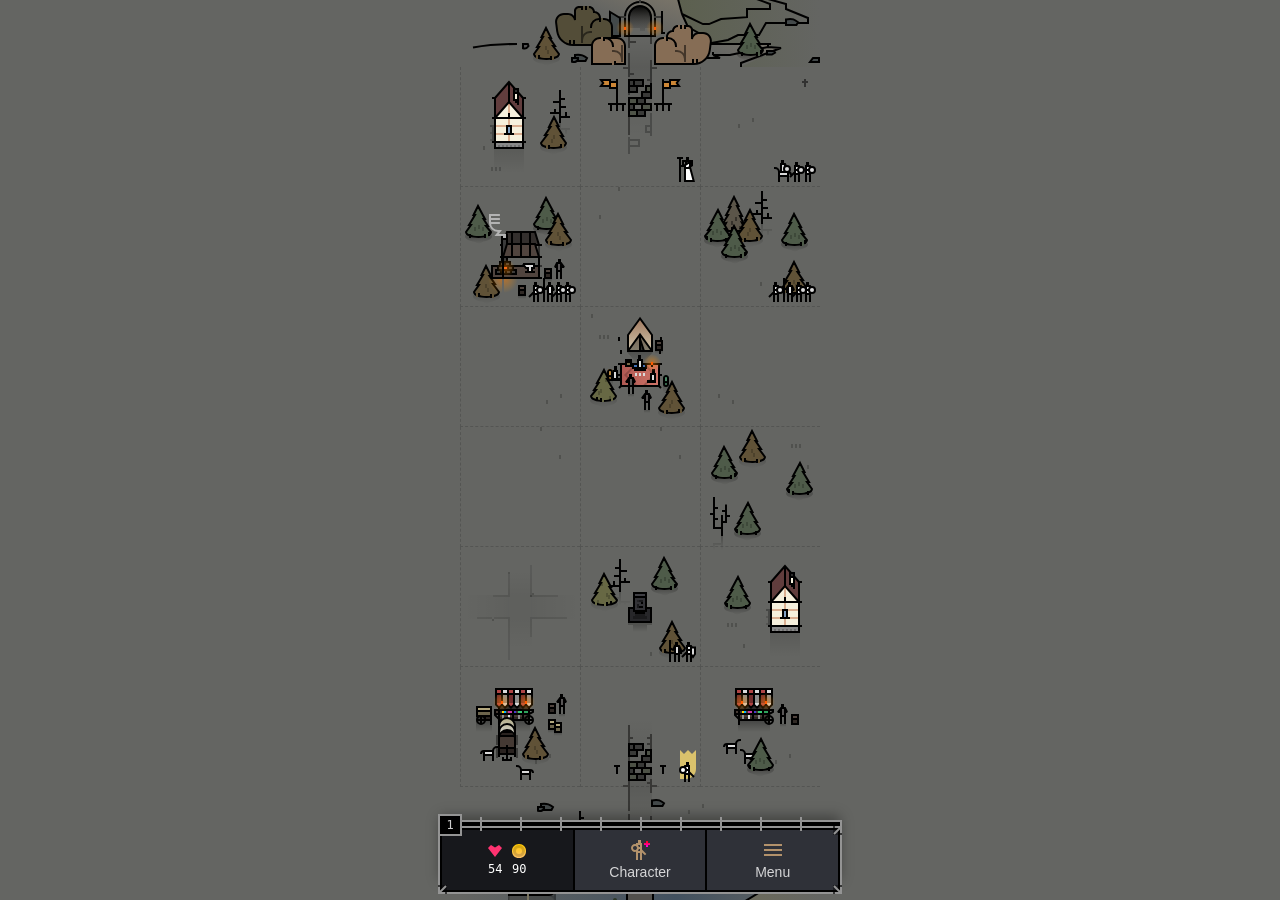
==== commit 6b1905bf: "1" ====
--- a/game.html
+++ b/game.html
@@ -563,7 +563,7 @@
         <div class="modal-container">
             <img id="event-cover" src="" class="illustration">
             <p id="event-desc" class="body-14"></p>
-            <p class="body-14 italic b50">Tap to continue</p>
+            <p class="body-14 italic">Tap to continue</p>
         </div>
     </div>
 
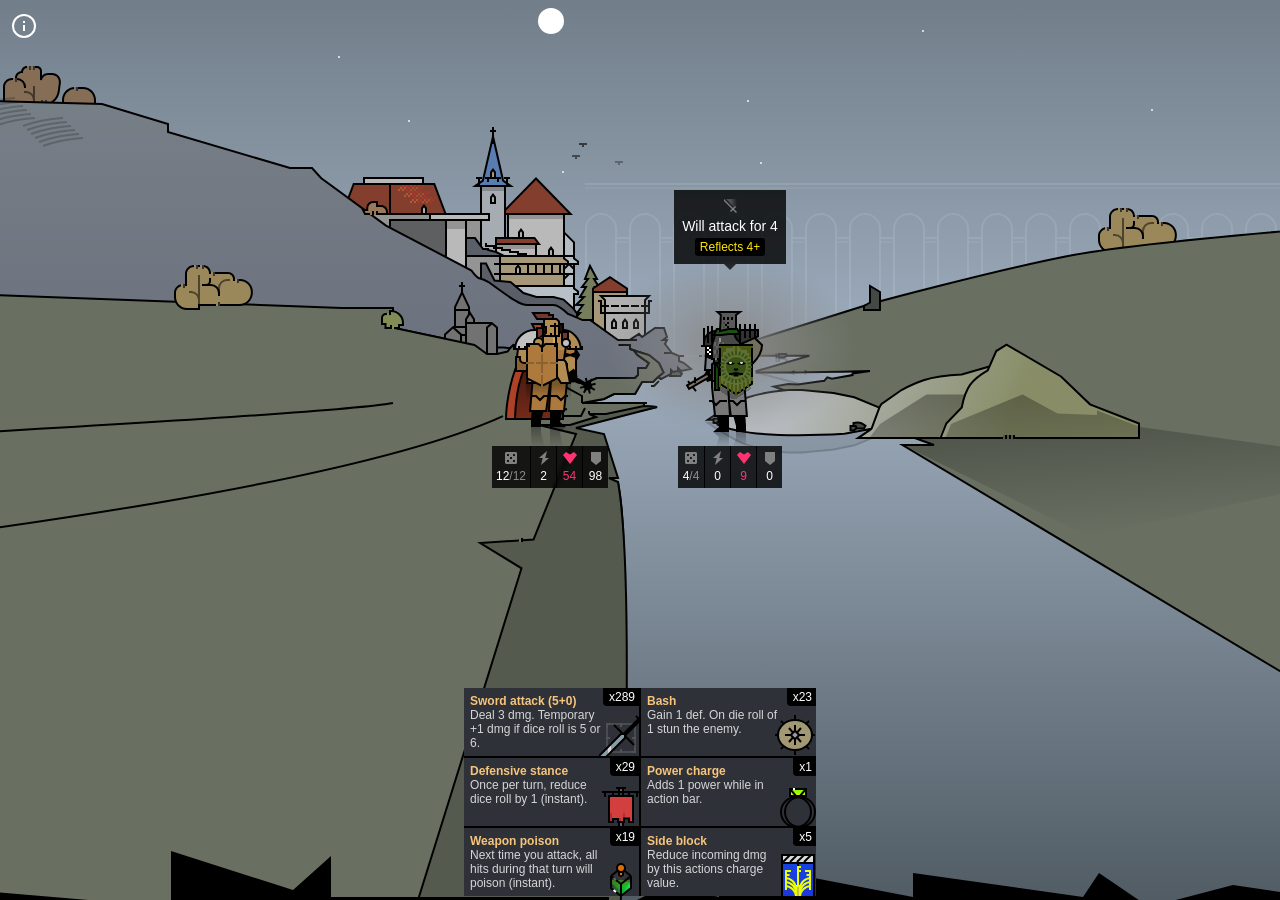
==== commit 80488c1d: "1" ====
--- a/game.html
+++ b/game.html
@@ -206,17 +206,16 @@
                                     <p>Dice</p>
                                     <span class="flatDice"></span>
                                 </div>
+                                <div class='stat'>
+                                    <img src="./img/ico/power.svg">
+                                    <p>Power</p>
+                                    <span class="power"></span>
+                                </div>
 
                                 <div class='stat'>
                                     <img src="./img/ico/life.svg">
                                     <p>Life</p>
                                     <span class="life"></span> / <span class="flatLife"></span>
-                                </div>
-
-                                <div class='stat'>
-                                    <img src="./img/ico/power.svg">
-                                    <p>Power</p>
-                                    <span class="power"></span>
                                 </div>
 
                                 <div class='stat'>
@@ -376,14 +375,14 @@
                                 <div id="p-rollChange" class="floater"></div>
                             </div>
                             <div class="stat">
+                                <img src="./img/ico/power.svg">
+                                <div id="p-power"></div>
+                                <div id="p-powerChange" class="floater"></div>
+                            </div>
+                            <div class="stat">
                                 <img id="p-life-icon" src="./img/ico/life.svg">
                                 <div id="p-life"></div>
                                 <div id="p-lifeChange" class="floater"></div>
-                            </div>
-                            <div class="stat">
-                                <img src="./img/ico/power.svg">
-                                <div id="p-power"></div>
-                                <div id="p-powerChange" class="floater"></div>
                             </div>
                             <div class="stat">
                                 <img src="./img/ico/def.svg">
@@ -410,23 +409,23 @@
                         <div class="stat-group">
                             <div class="stat">
                                 <img id="e-dice-icon" src="./img/ico/dice.svg" alt="">
-                                <div id="dice"></div>
+                                <div id="e-dice"></div>
                                 <div id="e-diceChange" class="floater"></div>
                                 <div id="e-rollChange" class="floater"></div>
                             </div>
                             <div class="stat">
+                                <img src="./img/ico/power.svg" alt="">
+                                <div id="e-power"></div>
+                                <div id="e-powerChange" class="floater"></div>
+                            </div>
+                            <div class="stat">
                                 <img id="e-life-icon" src="./img/ico/life.svg" alt="">
-                                <div id="life"></div>
+                                <div id="e-life"></div>
                                 <div id="e-lifeChange" class="floater"></div>
                             </div>
                             <div class="stat">
-                                <img src="./img/ico/power.svg" alt="">
-                                <div id="power"></div>
-                                <div id="e-powerChange" class="floater"></div>
-                            </div>
-                            <div class="stat">
                                 <img src="./img/ico/def.svg" alt="">
-                                <div id="def"></div>
+                                <div id="e-def"></div>
                                 <div id="e-defChange" class="floater"></div>
                             </div>
                             <!-- <div id="poison-stat" class="stat hide">
--- a/css/page-specific.css
+++ b/css/page-specific.css
@@ -654,11 +654,11 @@
         border: none;
     }
 
-    .stat-group #dice span, .stat-group #p-dice span{
+    .stat-group span, .stat-group span{
         color: var(--w50);
     }
 
-    .stat-group #life, .stat-group #p-life{
+    .stat-group #e-life, .stat-group #p-life{
         color: #FF3371;
     }
 /*Dice anim*/
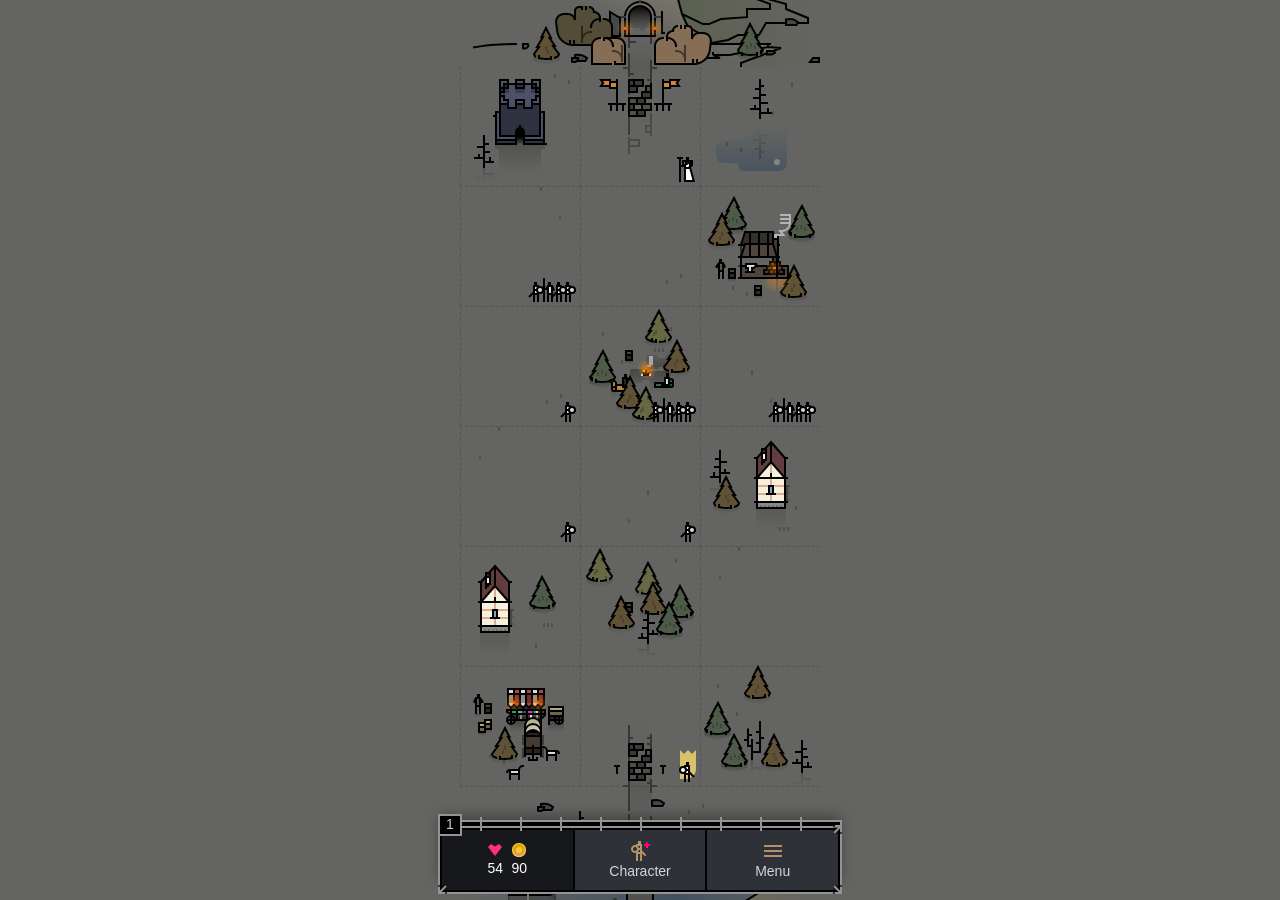
==== commit d30b0b47: "1" ====
--- a/game.html
+++ b/game.html
@@ -30,20 +30,21 @@
     <link rel="stylesheet" href="./css/main.css">
     <link rel="stylesheet" href="./css/page-specific.css">
 
-
-    <!-- Mono -->
+    <!-- Google fonts -->
     <link rel="preconnect" href="https://fonts.googleapis.com">
     <link rel="preconnect" href="https://fonts.gstatic.com" crossorigin>
-    <link href="https://fonts.googleapis.com/css2?family=JetBrains+Mono&display=swap" rel="stylesheet">
+
+    <!-- Mono -->
+    <!-- <link href="https://fonts.googleapis.com/css2?family=JetBrains+Mono&display=swap" rel="stylesheet"> -->
 
     <!-- Grenze -->
-    <link rel="preconnect" href="https://fonts.googleapis.com">
-    <link rel="preconnect" href="https://fonts.gstatic.com" crossorigin>
     <link href="https://fonts.googleapis.com/css2?family=Grenze:wght@300;400;600;700&display=swap" rel="stylesheet">
 
     <!-- "UnifrakturMaguntia" 'UnifrakturCook' -->
-    <link href="https://fonts.googleapis.com/css2?family=UnifrakturCook:wght@700&family=UnifrakturMaguntia&display=swap" rel="stylesheet">
-
+    <!-- <link href="https://fonts.googleapis.com/css2?family=UnifrakturCook:wght@700&family=UnifrakturMaguntia&display=swap" rel="stylesheet"> -->
+
+    <!-- Inter -->
+    <link href="https://fonts.googleapis.com/css2?family=Inter:wght@100..900&display=swap" rel="stylesheet">
 
     <!-- Favicon -->
     <link rel="apple-touch-icon"      sizes="180x180"    href="./favicon/apple-touch-icon.png">
@@ -86,7 +87,7 @@
         <!-- Tab section -->
         <div id="map-tabs" class="tab-container external-tabs btn-frame">
             <!-- Exp bar -->
-            <div class="lvl-indicator mono-m">1</div>
+            <div class="lvl-indicator">1</div>
             <div class="exp-bar">
                 <div class="exp-progress" style="width: 0%;"></div>
                 <div class="spacer-bar">
@@ -108,25 +109,19 @@
                 <!-- Food -->
                 <!-- <div>
                     <img src='./img/ico/food.svg'>
-                    <p id='pl-food' class="mono-m"></p>
-                </div> -->
-
-                <!-- Power -->
-                <!-- <div>
-                    <img src='./img/ico/power.svg'>
-                    <p id='pl-power' class="mono-m"></p>
+                    <p id='pl-food'></p>
                 </div> -->
         
                 <!-- Life -->
                 <div>
                     <img src='./img/ico/life.svg'>
-                    <p id='pl-life' class="mono-m"></p>
+                    <p id='pl-life' class=""></p>
                 </div>
 
                 <!-- Coins -->
                 <div>
                     <img src='./img/ico/coin-sm.svg'>
-                    <p id='pl-coins' class="mono-m"></p>
+                    <p id='pl-coins' class=""></p>
                 </div>
 
                 
--- a/css/main.css
+++ b/css/main.css
@@ -13,8 +13,8 @@
     display: flex;
     flex-direction: column;
 
-    font-family: 'arial', sans-serif;
-    font-size: 16px;
+    font-family: 'Arial', sans-serif;
+    font-size: 14px;
     line-height: 125%;
     color: var(--body-text);
 
@@ -65,7 +65,6 @@
 /* Overrides */
     h1{
         font-family: 'Grenze', serif;
-        /* font-family: "UnifrakturMaguntia", cursive; */
         font-size: 36px;
         
         line-height: 100%;
@@ -101,11 +100,6 @@
     .body-14{
         font-size: 14px;
         line-height: 20px;
-    }
-    .mono-m{
-        font-family: 'JetBrains Mono', monospace;
-        font-size: 12px;
-        line-height: 16px;
     }
     li{
         text-align: left;
--- a/css/page-specific.css
+++ b/css/page-specific.css
@@ -71,17 +71,6 @@
         bottom: 4px;
         right: 4px;
     }
-    .unit-quant{
-        position: absolute;
-        bottom: 22px;
-        right: 9px;
-        z-index: 2;
-
-        text-align: center;
-        font-family: 'jetbrains mono', sans-serif;
-        font-size: 10px;
-        color: black;
-    }
     #map-desc{
         position: absolute;
         top:12px;
@@ -189,7 +178,6 @@
     }
     #casino-screen .modal-container #casino-coins, #casino-screen .modal-container #casino-outcome{
         color: rgb(135, 116, 59);
-        font-family: 'Grenze', sans-serif;
         font-weight: 400;
         font-size: 28px;
     }
@@ -308,7 +296,6 @@
         font-size: 13px;
         line-height: 16px;
         color: var(--white);
-        font-family: 'JetBrains mono', sans-serif;
         position: fixed;
 
         top: 4px;
@@ -615,9 +602,8 @@
 
 /* Combat: stats ui */
     .stat-group{
-        font-family: 'JetBrains mono', sans-serif;
         color: var(--white);
-        font-size: 12px;
+        font-size: 13px;
 
         display: flex;
         flex-wrap: wrap;
@@ -636,7 +622,7 @@
         background-color: var(--b80);
 
         backdrop-filter: blur(2px);
-        -webkit-backdrop-filter: blur(2px);
+        /* -webkit-backdrop-filter: blur(2px); */
 
         border-radius: 0px;
         border-left: 1px solid var(--black);
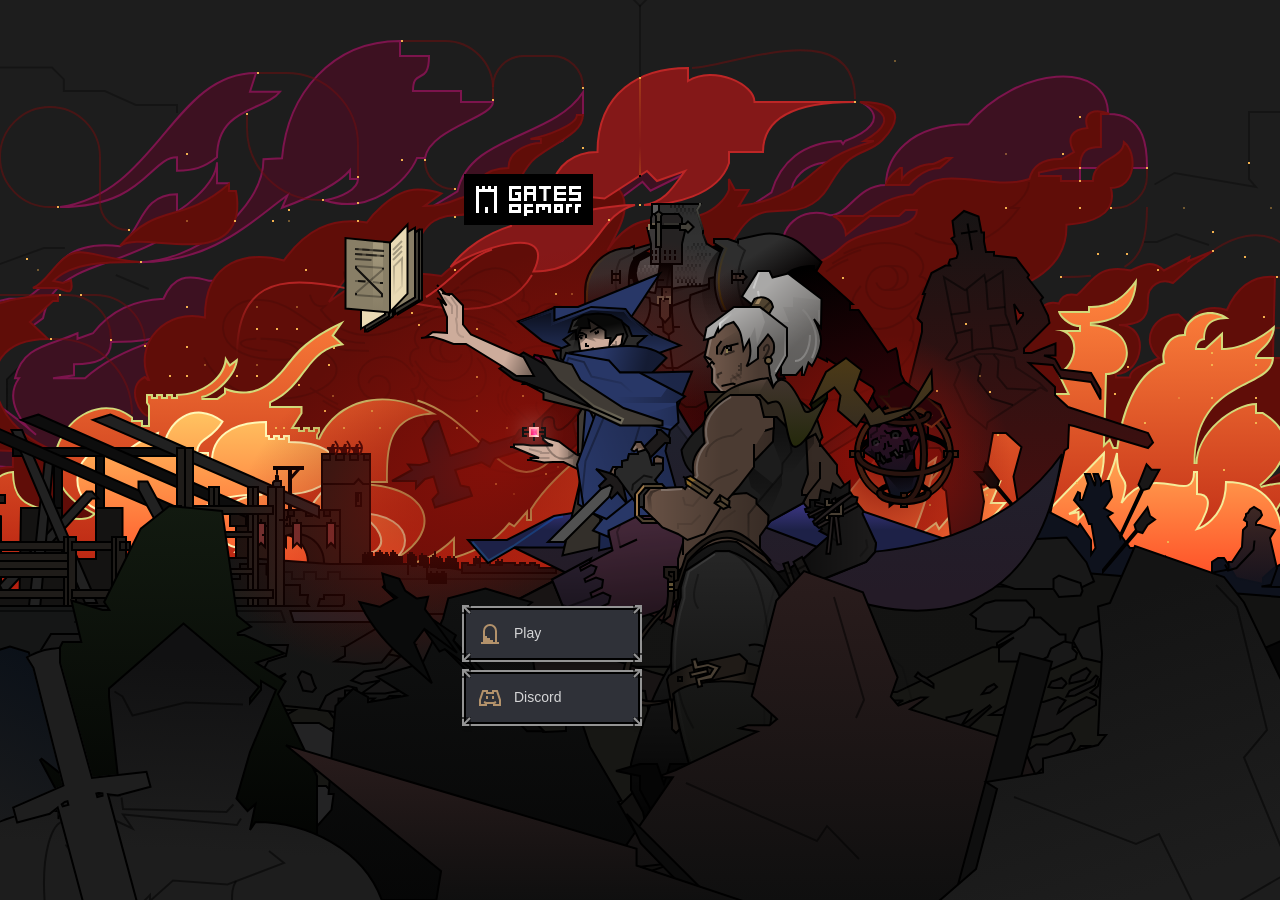
==== commit c8620b32: "village" ====
--- a/game.html
+++ b/game.html
@@ -306,50 +306,6 @@
 
         </button>
 
-        <div id="combat-guide-page" class="modal body-14" style="background-color: var(--b80);">
-            <div class="modal-container">
-
-                <h1>Combat guide</h1>
-                <br>
-
-                <div>
-                    <div class="stat">
-                        <img src="./img/ico/dice.svg" alt="">
-                        <p>4/6</p>
-                    </div>
-                    <h3>Dice roll (4) / Dice size (d6)</h3>
-                    <p>At the start of each turn you and enemy roll dice that affects your actions.</p>
-                </div>
-                <br>
-
-                <div>
-                    <img src="./img/ico/power.svg" alt="">
-                    <h3>Power</h3>
-                    <p>Modifies certain actions. For example power may increases attack damage or block value.</p>
-                </div>
-                <br>
-
-                <div>
-                    <img src="./img/ico/def.svg" alt="">
-                    <h3>Defence</h3>
-                    <p>Reduces incoming damage. On hit target looses 1 point of defence.</p>
-                </div>
-
-                <button 
-                    class="btn-ico-txt btn-frame" 
-                    onclick="el('combat-guide-page').classList.toggle('hide')"
-                    style="
-                        position: fixed;
-                        bottom: 24px;
-                        width: 120px;
-                    "
-                >
-                    <img src="./img/ico/tab-hide.svg" alt="">
-                    Hide
-                </button>
-            </div>
-        </div>
-
         <!-- Units images -->
         <div class="column grow units-container">
             <img id="combat-bg" class="bg-cover" src="./img/bg/combat-2.svg" alt="">
@@ -439,6 +395,51 @@
             <div id="cards-row"></div>
         </div>
   
+    </div>
+
+<!-- Combat guide page -->
+    <div id="combat-guide-page" class="modal body-14 hide" style="background-color: var(--screen-bg); z-index: 3;">
+        <div class="modal-container">
+
+            <h1>Combat guide</h1>
+            <br>
+
+            <div>
+                <div class="stat">
+                    <img src="./img/ico/dice.svg" alt="">
+                    <p>4/6</p>
+                </div>
+                <h3>Dice roll (4) / Dice size (d6)</h3>
+                <p>At the start of each turn you and enemy roll dice that affects your actions.</p>
+            </div>
+            <br>
+
+            <div>
+                <img src="./img/ico/power.svg" alt="">
+                <h3>Power</h3>
+                <p>Modifies certain actions. For example power may increases attack damage or block value.</p>
+            </div>
+            <br>
+
+            <div>
+                <img src="./img/ico/def.svg" alt="">
+                <h3>Defence</h3>
+                <p>Reduces incoming damage. On hit target looses 1 point of defence.</p>
+            </div>
+
+            <button 
+                class="btn-ico-txt btn-frame" 
+                onclick="el('combat-guide-page').classList.toggle('hide')"
+                style="
+                    position: fixed;
+                    bottom: 24px;
+                    width: 120px;
+                "
+            >
+                <img src="./img/ico/tab-hide.svg" alt="">
+                Hide
+            </button>
+        </div>
     </div>
 
 <!-- Reward screen -->
@@ -530,6 +531,7 @@
 
         <div id="repair-slide" class="modal-container">
             <h1>Repair items</h1>
+            <p>Repair your item to increas the number of action charges.</p>
             <div id='items-to-repair' class="item-list"></div>
         </div>
 
@@ -606,7 +608,7 @@
     </div>
 
 <!-- MENU -->
-    <div id="menu-screen" class="screen hide">
+    <div id="menu-screen" class="screen hide" style="z-index: 2;">
         <!-- Tabs -->
         <div class="tab-container btn-frame ">
             <button class="tab" onclick="screen('map')">
@@ -631,10 +633,10 @@
                     <img src="./img/ico/discord.svg">
                     Join game Discord
                 </button>
-                <!-- <button class="btn-ico-txt btn-frame" onclick="">
+                <button class="btn-ico-txt btn-frame" onclick="el('combat-guide-page').classList.toggle('hide')">
                     <img src="./img/ico/info.svg">
-                    How to play
-                </button> -->
+                    Mini game guide
+                </button>
             </div>
         </div>
     </div>
--- a/css/page-specific.css
+++ b/css/page-specific.css
@@ -434,7 +434,7 @@
     }
     .generic-sprite img:nth-child(1), .generic-sprite img:nth-child(2), .generic-sprite img:nth-child(5),
     .player-sprite  img:nth-child(1), .player-sprite  img:nth-child(2), .player-sprite  img:nth-child(5),
-    #enemy-sprite   img:nth-child(2), #enemy-sprite   img:nth-child(5){
+    #enemy-sprite   img:nth-child(1), #enemy-sprite   img:nth-child(4){
         animation: player-char-idle 0.8s steps(2) infinite alternate;
     } @keyframes player-char-idle {
         0% {
@@ -721,6 +721,49 @@
     .item-list .item-card img{
         height: 52px;
         width: 52px;
+        z-index: 1;
+    }
+    .item-glow{
+        background-image: radial-gradient(
+            circle 100px at bottom left,
+            rgba(255, 255, 255, 0.1), 
+            rgba(0,0,0,0)
+        );
+        height: 100px;
+        width: 100px;
+        position: absolute;
+        left: 0;
+        bottom: 0;
+        z-index: 0;
+    }
+    .magic{
+        background-image: radial-gradient(
+            circle 100px at bottom left,
+            rgba(74, 167, 255, 0.4), 
+            rgba(0,0,0,0)
+        );
+    }
+    .rare{
+        background-image: radial-gradient(
+            circle 100px at bottom left,
+            rgba(251, 255, 0, 0.5), 
+            rgba(255, 225, 0, 0.1), 
+            rgba(249, 255, 82, 0.0)
+        );
+    }
+    .epic{
+        background-image: radial-gradient(
+            circle 100px at bottom left,
+            rgba(255, 92, 228, 0.4), 
+            rgba(0,0,0,0)
+        );
+    }
+    .unique{
+        background-image: radial-gradient(
+            circle 100px at bottom left,
+            rgba(255, 127, 92, 0.4), 
+            rgba(0,0,0,0)
+        );
     }
     .item-list .item-card button{
         border: none;
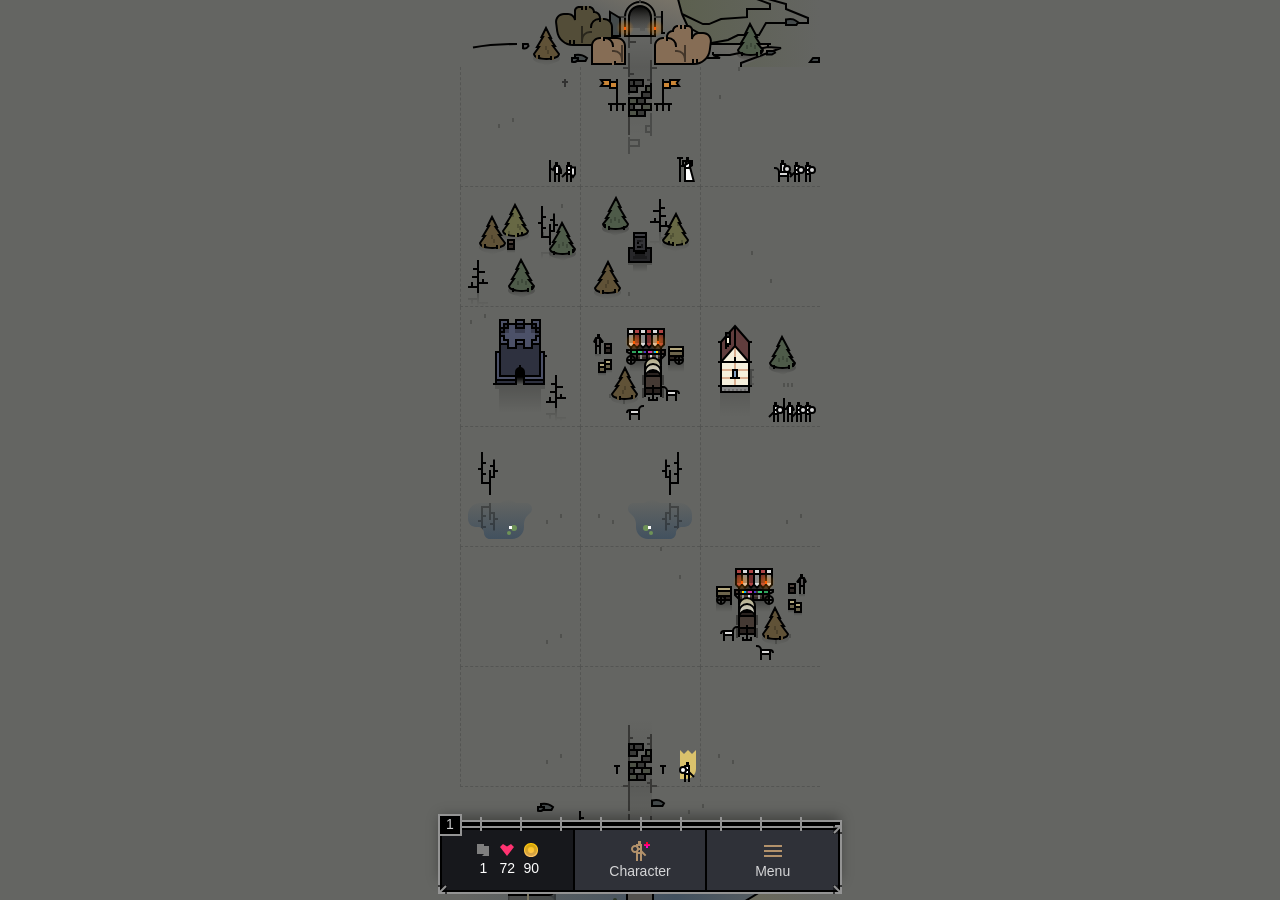
==== commit d668f7ca: "1" ====
--- a/game.html
+++ b/game.html
@@ -111,11 +111,16 @@
                     <img src='./img/ico/food.svg'>
                     <p id='pl-food'></p>
                 </div> -->
-        
+                <!-- Life -->
+                <div>
+                    <img src='./img/ico/map-sm.svg'>
+                    <p class="stage"></p>
+                </div>
+
                 <!-- Life -->
                 <div>
                     <img src='./img/ico/life.svg'>
-                    <p id='pl-life' class=""></p>
+                    <p id="pl-life"></p>
                 </div>
 
                 <!-- Coins -->
@@ -173,6 +178,7 @@
                 <div class="modal-container">
                     <div id='character-content' class="column">
 
+                        <!-- Top area with image -->
                         <div class="row" style="justify-content: space-between; height: 80px;">
 
                             <div>
@@ -216,7 +222,7 @@
                                 <div class='stat'>
                                     <img src="./img/ico/def.svg">
                                     <p>Def</p>
-                                    <span class="def"></span>
+                                    <span class="def"></span><span class="def-fraction"></span>
                                 </div>
                             </section>
 
@@ -240,8 +246,8 @@
                                 </div> 
                 
                                 <div class='stat'>
-                                    <img src="./img/ico/placeholder.svg">
-                                    <p>World stage</p>
+                                    <img src="./img/ico/map-sm.svg">
+                                    <p>Map level</p>
                                     <span class="stage"></span>
                                 </div>
                             </section>
@@ -397,7 +403,7 @@
   
     </div>
 
-<!-- Combat guide page -->
+<!-- INFO: Combat guide page -->
     <div id="combat-guide-page" class="modal body-14 hide" style="background-color: var(--screen-bg); z-index: 3;">
         <div class="modal-container">
 
@@ -425,6 +431,14 @@
                 <img src="./img/ico/def.svg" alt="">
                 <h3>Defence</h3>
                 <p>Reduces incoming damage. On hit target looses 1 point of defence.</p>
+            </div>
+
+            <br>
+
+            <div>
+                <img src="./img/ico/discord.svg" alt="">
+                <h3>Get more info</h3>
+                <p>If you need more help visit <a href="https://discord.gg/AT8KdVbcVT" target="_blank">Game Discord</a> and post your question in the chat.</p>
             </div>
 
             <button 
--- a/css/variables.css
+++ b/css/variables.css
@@ -17,6 +17,7 @@
     --w80:       rgb(255, 255, 255, .80);
     --w70:       rgb(255, 255, 255, .70);
     --w50:       rgb(255, 255, 255, .50);
+    --w30:       rgb(255, 255, 255, .30);
     --w20:       rgb(255, 255, 255, .20);
     --w10:       rgb(255, 255, 255, .10);
     --w0:        rgb(255, 255, 255, 0);
--- a/css/main.css
+++ b/css/main.css
@@ -107,6 +107,9 @@
         font-size: 14px;
         margin-bottom: 2px;
         padding-left: 0px;
+    }
+    a{
+        color: var(--heading-yellow);
     }
     
 
--- a/css/page-specific.css
+++ b/css/page-specific.css
@@ -380,7 +380,7 @@
         border-radius: 0 4px 0 0;
         z-index: 5;
     }
-    .action .charge-indicator{
+    .action .charge-indicator, span.slot-indicator{
         color: var(--white);
         background-color: black;
 
@@ -434,7 +434,7 @@
     }
     .generic-sprite img:nth-child(1), .generic-sprite img:nth-child(2), .generic-sprite img:nth-child(5),
     .player-sprite  img:nth-child(1), .player-sprite  img:nth-child(2), .player-sprite  img:nth-child(5),
-    #enemy-sprite   img:nth-child(1), #enemy-sprite   img:nth-child(4){
+    #enemy-sprite   img:nth-child(1):not(.boss-sprite), #enemy-sprite   img:nth-child(4){
         animation: player-char-idle 0.8s steps(2) infinite alternate;
     } @keyframes player-char-idle {
         0% {
@@ -783,7 +783,6 @@
 
     .item-list .item-card .item-top-container{
         flex-direction: column;
-        padding: 8px;
         height: 100%;   
 
     }
@@ -818,7 +817,7 @@
     }
     .item-list .item-card .item-top-container, .item-bottom-container span {
         color: white;
-        padding: 2px 6px;
+        padding: 6px 6px 2px 6px;
         border-radius: 0 0 0 4px;
         right: 0;
         top: 0;
